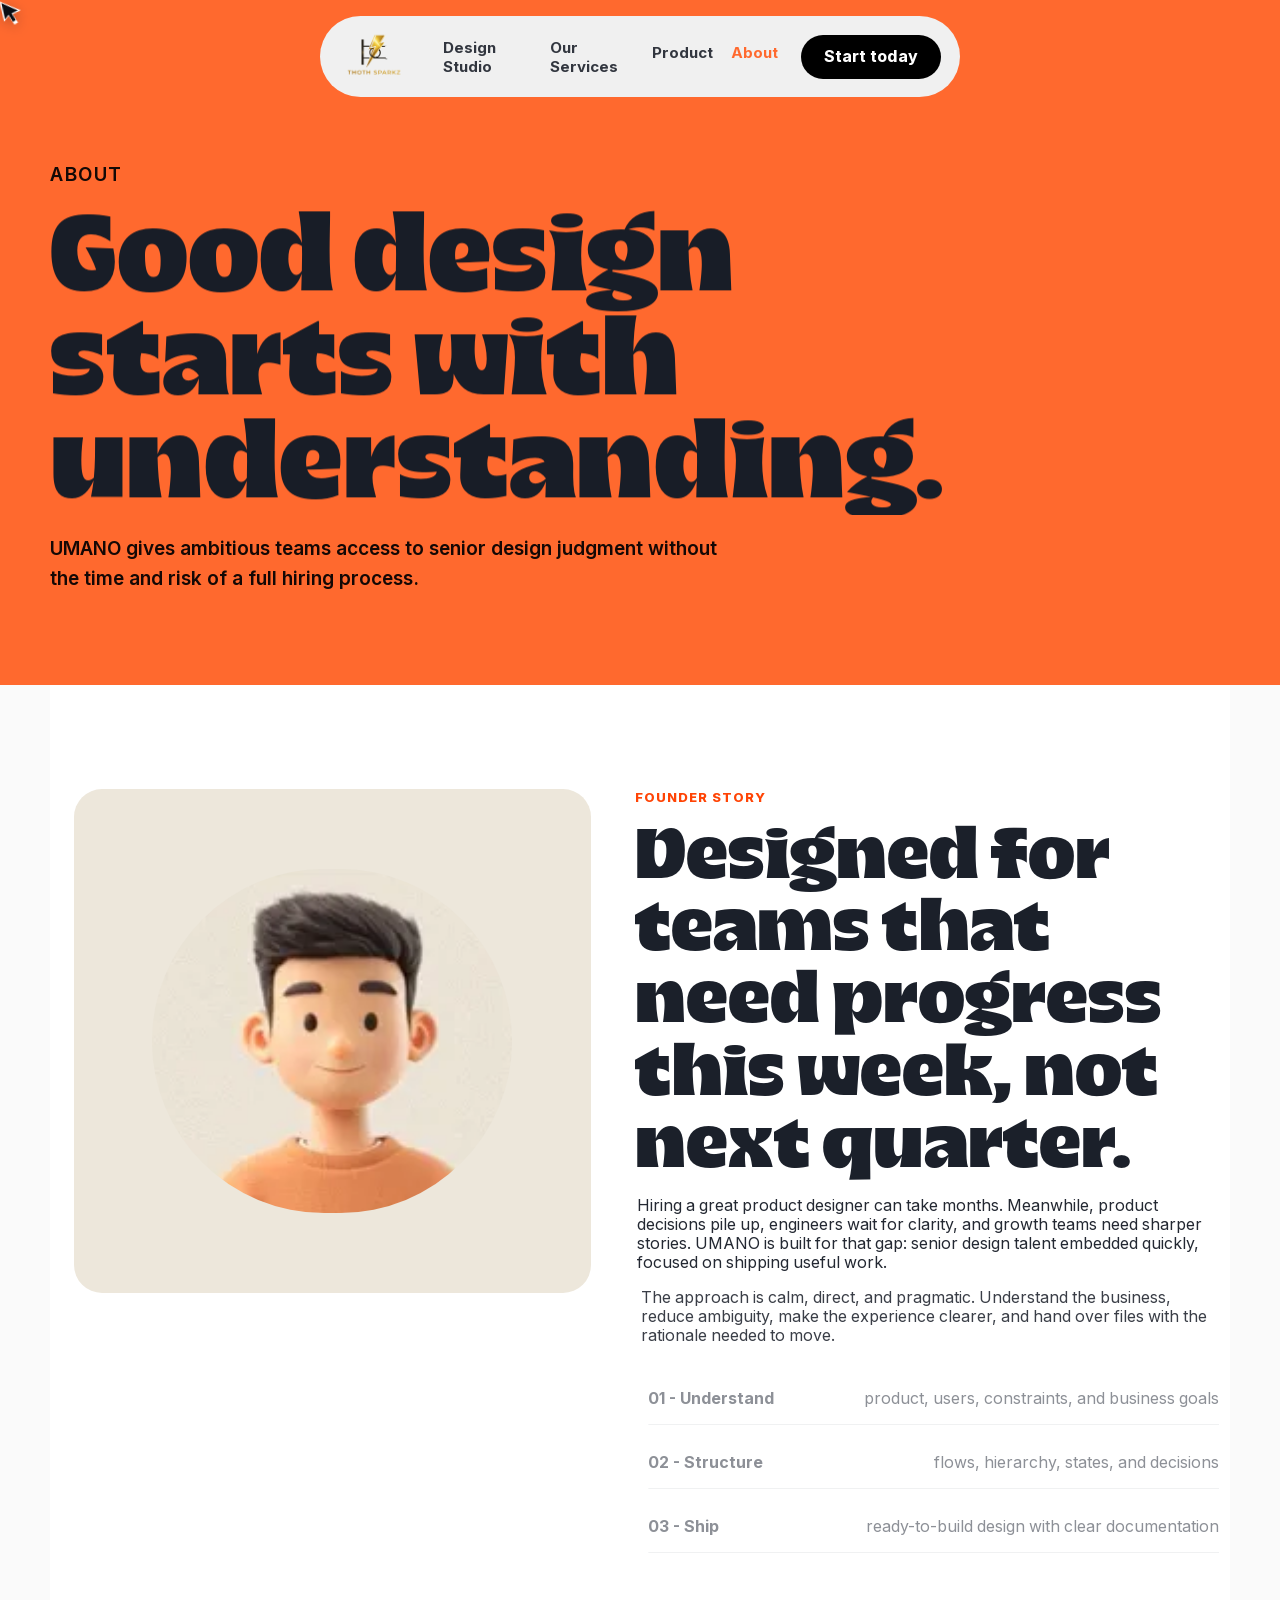
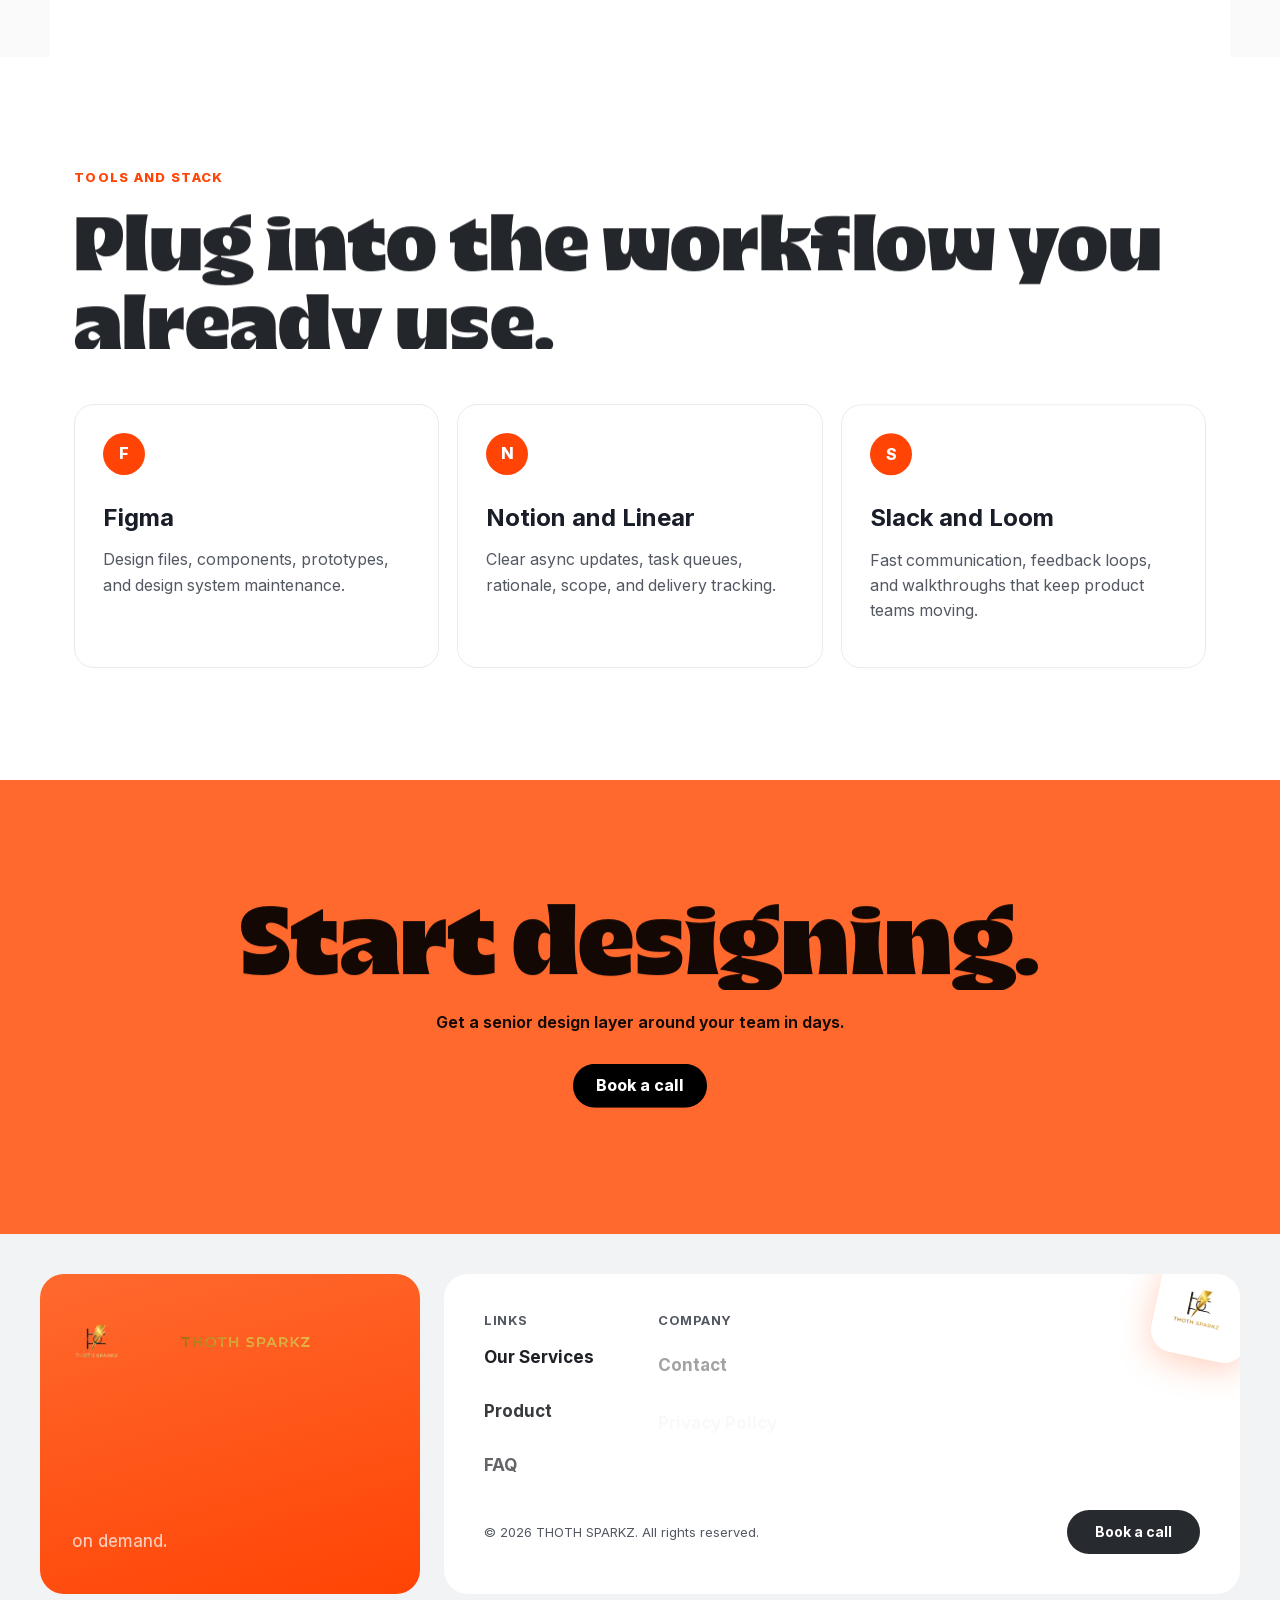
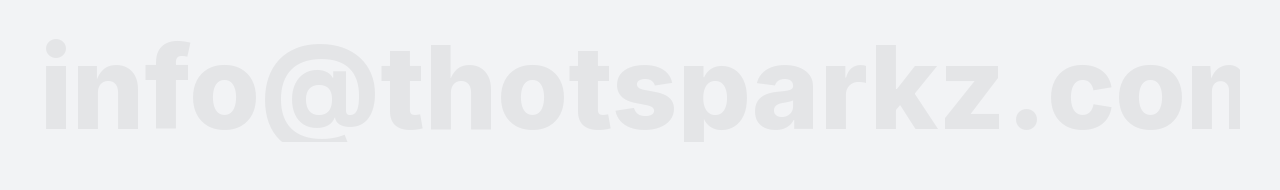
==== about.html @ 264f3cd4 "init" ====
<!doctype html>
<html lang="en">
  <head>
    <meta charset="UTF-8" />
    <meta name="viewport" content="width=device-width, initial-scale=1.0" />
    <title>About Thoth Sparkz | Creative Digital Studio</title>
    <meta name="description" content="Learn how Thoth Sparkz helps teams move faster with clear digital strategy, product design, web design, branding, and creative execution." />
    <meta name="author" content="Thoth Sparkz" />
    <meta name="robots" content="index, follow, max-image-preview:large" />
    <meta property="og:type" content="website" />
    <meta property="og:title" content="About Thoth Sparkz | Creative Digital Studio" />
    <meta property="og:description" content="A creative digital studio for websites, apps, branding, product design, and marketing systems." />
    <meta property="og:image" content="assets/img/thoth-sparkz-logo-pdf.png" />
    <meta property="og:image:alt" content="Thoth Sparkz logo" />
    <meta property="og:site_name" content="Thoth Sparkz" />
    <meta name="twitter:card" content="summary_large_image" />
    <meta name="twitter:title" content="About Thoth Sparkz" />
    <meta name="twitter:description" content="Creative digital solutions from Thoth Sparkz." />
    <meta name="theme-color" content="#0a0d12" />
    <link rel="icon" type="image/png" sizes="32x32" href="favicon-32.png" />
    <link rel="icon" type="image/png" sizes="16x16" href="favicon-16.png" />
    <link rel="apple-touch-icon" sizes="180x180" href="apple-touch-icon.png" />
    <link rel="manifest" href="site.webmanifest" />
    <link rel="preload" href="assets/fonts/inter-latin.woff2" as="font" type="font/woff2" crossorigin />
    <link rel="stylesheet" href="styles.css?v=nav-center-scroll1" />
    <script>
      if ('scrollRestoration' in history) {
        history.scrollRestoration = 'manual';
      }
      window.scrollTo(0, 0);
    </script>
    <script defer src="assets/vendor/lenis.min.js"></script>
    <script defer src="assets/vendor/gsap.min.js"></script>
    <script defer src="assets/vendor/ScrollTrigger.min.js"></script>
    <script defer src="animations.js?v=nav-center-scroll1"></script>
    <script defer src="main.js?v=mobile-responsive1"></script>
  </head>
  <body>
    <a class="skip-link" href="#main-content">Skip to main content</a>
    <div class="cursor-dot" aria-hidden="true"></div>
    <div class="cursor-ring" aria-hidden="true"></div>
    <header class="site-nav" data-nav>
      <a class="brand" href="index.html"><img src="assets/img/thoth-sparkz-logo-pdf.png" alt="Thoth Sparkz" width="300" height="230" decoding="async" /></a>
      <nav class="nav-links" aria-label="Main navigation"><a href="index.html">Design Studio</a><a href="index.html#how-it-works">Our Services</a><a href="work.html">Product</a><a class="is-active" href="about.html">About</a></nav>
      <a class="nav-cta" href="contact.html">Start today</a>
      <button class="menu-toggle" aria-label="Open navigation menu" aria-expanded="false" aria-controls="mobile-menu"><span aria-hidden="true"></span><span aria-hidden="true"></span><span aria-hidden="true"></span></button>
      <div class="scroll-progress" data-scroll-progress></div>
    </header>
    <div class="mobile-menu" id="mobile-menu" data-mobile-menu role="dialog" aria-modal="true" aria-label="Mobile navigation" aria-hidden="true"><nav><a href="index.html">Design Studio</a><a href="work.html">Product</a><a href="about.html">About</a><a href="contact.html">Book a call</a></nav></div>

    <main id="main-content">
      <section class="page-hero">
        <div>
          <p class="eyebrow reveal">About</p>
          <h1 class="reveal">Good design starts with understanding.</h1>
          <p class="reveal">UMANO gives ambitious teams access to senior design judgment without the time and risk of a full hiring process.</p>
        </div>
      </section>

      <section class="about-split section-white">
        <div class="about-media reveal"><img src="assets/img/avatar-samy.webp" alt="Senior product designer" width="181" height="173" loading="lazy" decoding="async" /></div>
        <div class="about-copy reveal">
          <p class="eyebrow">Founder story</p>
          <h2>Designed for teams that need progress this week, not next quarter.</h2>
          <p>Hiring a great product designer can take months. Meanwhile, product decisions pile up, engineers wait for clarity, and growth teams need sharper stories. UMANO is built for that gap: senior design talent embedded quickly, focused on shipping useful work.</p>
          <p>The approach is calm, direct, and pragmatic. Understand the business, reduce ambiguity, make the experience clearer, and hand over files with the rationale needed to move.</p>
          <div class="process-list">
            <span><strong>01 - Understand</strong> product, users, constraints, and business goals</span>
            <span><strong>02 - Structure</strong> flows, hierarchy, states, and decisions</span>
            <span><strong>03 - Ship</strong> ready-to-build design with clear documentation</span>
          </div>
        </div>
      </section>

      <section class="services-section section-white">
        <div class="section-heading"><p class="eyebrow">Tools and stack</p><h2>Plug into the workflow you already use.</h2></div>
        <div class="service-grid">
          <article class="service-card reveal"><span>F</span><h3>Figma</h3><p>Design files, components, prototypes, and design system maintenance.</p></article>
          <article class="service-card reveal"><span>N</span><h3>Notion and Linear</h3><p>Clear async updates, task queues, rationale, scope, and delivery tracking.</p></article>
          <article class="service-card reveal"><span>S</span><h3>Slack and Loom</h3><p>Fast communication, feedback loops, and walkthroughs that keep product teams moving.</p></article>
        </div>
      </section>

      <section class="final-cta"><h2>Start designing.</h2><p>Get a senior design layer around your team in days.</p><a class="button button-dark" href="contact.html">Book a call</a></section>
    </main>
    <footer class="site-footer">
      <div class="footer-cards">
        <section class="footer-brand-card" aria-label="Thoth Sparkz">
          <div class="footer-brand-lockup">
            <img src="assets/img/thoth-sparkz-logo-pdf.png" alt="" width="300" height="230" loading="lazy" decoding="async" />
            <img class="footer-brand-wordmark" src="assets/img/thoth-sparkz-wordmark-gold.png" alt="THOTH SPARKZ" width="2172" height="724" loading="lazy" decoding="async" />
          </div>
          <div class="footer-brand-copy">
            <p>Creative digital solutions,</p>
            <p>on demand.</p>
          </div>
        </section>
        <section class="footer-links-card">
          <div class="footer-mark" aria-hidden="true"><img src="assets/img/thoth-sparkz-logo-pdf.png" alt="" width="300" height="230" loading="lazy" decoding="async" /></div>
          <div class="footer-link-columns">
            <div>
              <p>Links</p>
              <nav aria-label="Footer links">
                <a href="index.html#how-it-works">Our Services</a>
                <a href="work.html">Product</a>
                <a href="index.html#faq">FAQ</a>
              </nav>
            </div>
            <div>
              <p>Company</p>
              <nav aria-label="Company links">
                <a href="contact.html">Contact</a>
                <a href="#">Privacy Policy</a>
                <a href="#">Terms</a>
              </nav>
            </div>
          </div>
          <div class="footer-bottom-row">
            <p>&copy; 2026 THOTH SPARKZ. All rights reserved.</p>
            <a class="footer-cta" href="contact.html">Book a call</a>
          </div>
        </section>
      </div>
      <div class="footer-email-wrap">
        <button class="footer-email-watermark" type="button" data-copy-email="info@thotsparkz.com" aria-label="Copy info@thotsparkz.com">info@thotsparkz.com</button>
      </div>
    </footer>
  </body>
</html>
---- styles.css ----
@font-face {
  font-family: "Inter";
  src: url("assets/fonts/inter-latin.woff2") format("woff2");
  font-weight: 400 800;
  font-style: normal;
  font-display: swap;
}

@font-face {
  font-family: "AM Le Cygne";
  src: url("assets/fonts/AMLeCygne-Noir.otf") format("opentype");
  font-weight: 700;
  font-style: normal;
  font-display: swap;
}

:root {
  --brand: #ff4405;
  --brand-soft: #ff692e;
  --ink: #181d27;
  --ink-dark: #0a0d12;
  --muted: #535862;
  --line: #e9eaeb;
  --cream: #ede7db;
  --sage: #e7e8e6;
  --paper: #ffffff;
  --smoke: #fafafa;
  --purple: #53389e;
  --green: #0d7c66;
  --radius: 16px;
  --radius-sm: 10px;
  --shadow: 0 22px 70px rgba(10, 13, 18, 0.14);
  --max: 1180px;
  --display: "AM Le Cygne", Georgia, serif;
  --body: "Inter", Arial, sans-serif;
  --nav-spring: cubic-bezier(0.34, 1.56, 0.64, 1);
  --nav-smooth: cubic-bezier(0.4, 0, 0.2, 1);
  --nav-snappy: cubic-bezier(0.25, 0.46, 0.45, 0.94);
  --text-body: clamp(0.875rem, 0.22vw + 0.82rem, 1rem);
  --text-body-lg: clamp(1rem, 0.35vw + 0.92rem, 1.125rem);
  --text-small: clamp(0.75rem, 0.28vw + 0.68rem, 0.875rem);
  --space-sm: clamp(0.5rem, 1vw, 0.75rem);
  --space-md: clamp(0.75rem, 1.5vw, 1.25rem);
  --space-lg: clamp(1rem, 2.5vw, 2rem);
  --space-xl: clamp(1.5rem, 4vw, 3.5rem);
  --container-pad: clamp(1rem, 5vw, 6rem);
  --touch-min: 44px;
  --touch-comfortable: 48px;
}

* {
  box-sizing: border-box;
}

html {
  scroll-behavior: smooth;
  -webkit-text-size-adjust: 100%;
  text-size-adjust: 100%;
  overflow-x: hidden;
}

body {
  margin: 0;
  background: var(--smoke);
  color: var(--ink);
  font-family: var(--body);
  font-size: var(--text-body);
  -webkit-font-smoothing: antialiased;
  overflow-x: hidden;
  -webkit-overflow-scrolling: touch;
}

body.menu-open {
  overflow: hidden;
}

img,
video {
  max-width: 100%;
  display: block;
}

img {
  height: auto;
}

a {
  color: inherit;
  text-decoration: none;
}

button,
input,
textarea,
select {
  font: inherit;
}

button,
[role="button"],
.button,
.nav-links a,
.nav-cta,
.menu-toggle,
.mobile-menu a,
.footer-cta,
.footer-link-columns a,
.footer-email-watermark,
.faq-list button {
  min-height: var(--touch-min);
  touch-action: manipulation;
  -webkit-tap-highlight-color: transparent;
}

.skip-link {
  position: fixed;
  top: -80px;
  left: 16px;
  z-index: 30000;
  min-height: var(--touch-min);
  padding: 10px 16px;
  border-radius: 0 0 10px 10px;
  background: var(--ink-dark);
  color: #ffffff;
  font-size: 14px;
  font-weight: 800;
  display: inline-flex;
  align-items: center;
  transition: top 0.2s ease;
}

.skip-link:focus {
  top: 0;
}

.cursor-dot,
.cursor-ring {
  position: fixed;
  left: 0;
  top: 0;
  pointer-events: none;
  z-index: 20000;
  transform: translate(-50%, -50%);
  display: none;
}

.cursor-dot {
  width: 21px;
  height: 25px;
  background: transparent;
  filter: drop-shadow(0 3px 6px rgba(10, 13, 18, 0.25));
  transform: translate(0, 0) rotate(-8deg);
}

.cursor-dot::before,
.cursor-dot::after {
  content: "";
  position: absolute;
  inset: 0;
  clip-path: polygon(5% 0, 100% 47%, 59% 58%, 79% 94%, 61% 100%, 39% 63%, 14% 83%);
  transition: background 0.2s ease;
}

.cursor-dot::before {
  background: #ffffff;
}

.cursor-dot::after {
  inset: 2px 3px 3px 2px;
  background: var(--ink-dark);
}

body.is-logo-cursor .cursor-dot {
  filter: drop-shadow(0 4px 10px rgba(255, 105, 46, 0.35));
}

body.is-logo-cursor .cursor-dot::after {
  background: var(--brand-soft);
}

body.is-logo-cursor .cursor-ring::after {
  background: var(--brand-soft);
}

.cursor-ring {
  min-width: 0;
  min-height: 0;
  opacity: 0;
  transition: opacity 0.2s ease;
}

.cursor-ring::after {
  content: attr(data-cursor-label);
  position: absolute;
  left: 24px;
  top: 18px;
  min-width: max-content;
  padding: 11px 16px;
  border-radius: 999px;
  background: var(--ink-dark);
  color: #ffffff;
  font-size: 14px;
  font-weight: 900;
  line-height: 1;
  opacity: 0;
  transform: translate(0, -50%) scale(0.92);
  transition: opacity 0.18s ease, transform 0.18s ease;
  box-shadow: 0 14px 34px rgba(10, 13, 18, 0.18);
}

.cursor-ring.has-label::after {
  opacity: 1;
  transform: translate(0, -50%) scale(1);
}

body:has(.footer-email-watermark:hover) .cursor-ring {
  opacity: 1;
}

body:has(.footer-email-watermark:hover) .cursor-ring::after {
  content: "Copy email ID";
  opacity: 1;
  transform: translate(0, -50%) scale(1);
}

@media (pointer: fine) {
  body {
    cursor: none;
  }

  body *,
  a,
  button,
  input,
  textarea,
  select,
  label,
  [role="button"],
  [data-copy-email] {
    cursor: none !important;
  }

  .cursor-dot,
  .cursor-ring {
    display: block;
  }
}

.site-nav {
  position: fixed;
  top: max(16px, env(safe-area-inset-top));
  left: 50%;
  z-index: 1000;
  width: fit-content;
  max-width: calc(100vw - 32px);
  height: 81px;
  box-sizing: border-box;
  transform: translateX(-50%);
  display: flex;
  align-items: center;
  justify-content: center;
  gap: 14px;
  padding: 0 18px;
  background: #f0f0f0;
  border-radius: 55px;
  border: 1px solid rgba(255, 255, 255, 0);
  transition:
    width 0.6s var(--nav-spring),
    height 0.5s var(--nav-spring),
    padding 0.5s var(--nav-spring),
    gap 0.5s var(--nav-spring),
    transform 0.45s var(--nav-snappy),
    box-shadow 0.35s var(--nav-smooth),
    background 0.35s var(--nav-smooth),
    border-color 0.35s var(--nav-smooth),
    backdrop-filter 0.35s var(--nav-smooth);
  will-change: width, height, transform, background, border-radius;
}

.site-nav.is-scrolled {
  background: rgba(240, 240, 240, 0.86);
  box-shadow: 0 2px 20px rgba(0, 0, 0, 0.06);
  backdrop-filter: blur(12px);
}

.site-nav.is-hidden {
  transform: translate(-50%, -130%);
}

.service-nav-progress {
  display: none;
  align-items: center;
  justify-content: center;
  gap: 10px;
  flex: 1;
  min-width: 130px;
  pointer-events: none;
}

.service-nav-progress span {
  width: 10px;
  height: 10px;
  border-radius: 999px;
  background: rgba(24, 29, 39, 0.22);
  transition: width 0.35s var(--nav-spring), background 0.25s ease, opacity 0.25s ease;
}

.service-nav-progress span.is-active {
  width: 42px;
  background: var(--ink);
}

@media (min-width: 1025px) {
  .site-nav {
    isolation: isolate;
  }

  .site-nav.is-scrolled {
    width: fit-content;
    height: 64px;
    padding: 0 12px 0 14px;
    gap: 11px;
    background: rgba(10, 13, 18, 0.93);
    border-color: rgba(255, 255, 255, 0.1);
    box-shadow: 0 12px 38px rgba(0, 0, 0, 0.26), 0 3px 12px rgba(0, 0, 0, 0.18);
    backdrop-filter: blur(20px) saturate(180%);
    -webkit-backdrop-filter: blur(20px) saturate(180%);
  }

  .site-nav.is-scrolled:not(.is-service-mode) {
    width: min(660px, calc(100vw - 48px));
    display: grid;
    grid-template-columns: minmax(96px, 1fr) auto minmax(96px, 1fr);
    justify-items: center;
  }

  .site-nav.is-scrolled:not(.is-service-mode) .brand {
    justify-self: start;
  }

  .site-nav.is-scrolled:not(.is-service-mode) .nav-links {
    justify-self: center;
  }

  .site-nav.is-scrolled:not(.is-service-mode) .nav-cta {
    justify-self: end;
  }

  .site-nav.is-scrolled.is-service-mode {
    width: min(820px, calc(100vw - 48px)) !important;
    height: 86px !important;
    padding: 0 24px !important;
    gap: 18px !important;
    display: grid;
    grid-template-columns: minmax(132px, 1fr) auto minmax(172px, 1fr);
    opacity: 1 !important;
    transform: translateX(-50%) !important;
    background: rgba(240, 240, 240, 0.94) !important;
    border-color: rgba(255, 255, 255, 0.45);
    box-shadow: 0 16px 46px rgba(10, 13, 18, 0.12);
    backdrop-filter: blur(18px) saturate(160%);
    -webkit-backdrop-filter: blur(18px) saturate(160%);
  }

  .site-nav.is-scrolled.is-service-mode:hover {
    width: min(840px, calc(100vw - 40px)) !important;
    height: 90px !important;
    background: rgba(240, 240, 240, 0.98);
  }

  .site-nav.is-scrolled.is-service-mode .brand img {
    height: 54px;
    max-width: 132px;
  }

  .site-nav.is-scrolled.is-service-mode .brand {
    justify-self: start;
  }

  .site-nav.is-scrolled.is-service-mode .nav-links {
    display: none;
  }

  .site-nav.is-scrolled.is-service-mode .service-nav-progress {
    display: flex;
    grid-column: 2;
    justify-self: center;
  }

  .site-nav.is-scrolled.is-service-mode .nav-cta {
    justify-self: end;
    min-height: 56px !important;
    padding: 15px 28px !important;
    background: var(--brand-soft) !important;
    border-color: transparent;
    color: #ffffff;
    font-size: 18px !important;
    font-weight: 800 !important;
  }

  .site-nav.is-scrolled.is-service-mode .nav-cta:hover {
    background: var(--brand);
    box-shadow: 0 16px 38px rgba(255, 105, 46, 0.28);
  }

  .site-nav.is-scrolled.is-service-mode .scroll-progress {
    display: none;
  }

  .site-nav.is-visible.is-scrolled {
    animation: navIslandDrop 0.48s var(--nav-spring) both;
  }

  .site-nav.is-scrolled:hover {
    width: fit-content;
    height: 68px;
    padding: 0 14px 0 16px;
    background: rgba(10, 13, 18, 0.98);
    box-shadow: 0 16px 48px rgba(0, 0, 0, 0.32), 0 5px 14px rgba(0, 0, 0, 0.2);
  }

  .site-nav.is-scrolled:not(.is-service-mode):hover {
    width: min(672px, calc(100vw - 40px));
  }

  .site-nav.is-scrolled .brand img {
    height: 40px;
    max-width: 98px;
  }

  .site-nav.is-scrolled .nav-links {
    justify-content: center;
    gap: 0;
  }

  .site-nav.is-scrolled .nav-links a {
    color: rgba(255, 255, 255, 0.68);
    font-size: 13px;
    padding: 8px 8px;
    opacity: 1;
  }

  .site-nav.is-scrolled .nav-links a:hover,
  .site-nav.is-scrolled .nav-links a.is-active {
    color: #ffffff;
  }

  .site-nav.is-scrolled .nav-links a::after {
    bottom: 2px;
    height: 1px;
  }

  .site-nav.is-scrolled .nav-cta {
    min-height: 40px;
    padding: 9px 15px;
    background: rgba(255, 255, 255, 0.12);
    border-color: rgba(255, 255, 255, 0.12);
    color: #ffffff;
    font-size: 13px;
  }

  .site-nav.is-scrolled .nav-cta:hover {
    background: rgba(255, 255, 255, 0.2);
    box-shadow: none;
  }

  .site-nav.is-scrolled .scroll-progress {
    left: 26px;
    right: 26px;
    background: rgba(255, 255, 255, 0.52);
  }

  .site-nav.is-rippling::before {
    content: "";
    position: absolute;
    inset: 0;
    z-index: -1;
    border-radius: inherit;
    background: rgba(255, 255, 255, 0.08);
    animation: navIslandRipple 0.42s ease-out forwards;
  }
}

.brand {
  display: flex;
  align-items: center;
  padding: 4px 4px;
  flex: 0 0 auto;
}

.brand img {
  height: 56px;
  width: auto;
  max-width: 112px;
  object-fit: contain;
}

.nav-links {
  display: flex;
  align-items: center;
  gap: 0;
  flex: 0 1 auto;
  min-width: 0;
}

.nav-links a,
.site-footer a {
  position: relative;
  font-weight: 700;
  color: var(--ink);
  opacity: 0.88;
  transition: opacity 0.2s ease, color 0.2s ease;
}

.nav-links a {
  font-size: 15px;
  padding: 8px 9px;
}

.site-footer a::after {
  content: "";
  position: absolute;
  left: 10px;
  right: 10px;
  bottom: 4px;
  height: 2px;
  background: currentColor;
  transform: scaleX(0);
  transform-origin: left;
  transition: transform 0.2s ease;
}

.nav-links a:hover,
.nav-links a.is-active,
.site-footer a:hover {
  opacity: 1;
  color: var(--brand-soft);
}

.site-footer a:hover::after {
  transform: scaleX(1);
}

.nav-cta,
.button {
  display: inline-flex;
  align-items: center;
  justify-content: center;
  gap: 8px;
  min-height: 44px;
  border-radius: 43px;
  padding: 11px 22px;
  border: 1px solid transparent;
  font-weight: 750;
  line-height: 1;
  transition: transform 0.25s ease, box-shadow 0.25s ease, background 0.25s ease, color 0.25s ease;
}

.nav-cta {
  background: #000000;
  color: #ffffff;
  flex: 0 0 auto;
}

.nav-cta:hover,
.button:hover {
  transform: translateY(-2px) scale(1.03);
  box-shadow: 0 18px 42px rgba(10, 13, 18, 0.16);
}

.button-dark {
  background: #000000;
  color: #ffffff;
}

.button-light {
  background: #ffffff;
  color: var(--ink);
  border-color: rgba(10, 13, 18, 0.1);
}

.button-brand {
  background: var(--brand);
  color: #ffffff;
}

.button,
.nav-cta,
.footer-cta {
  min-height: var(--touch-min) !important;
}

.menu-toggle {
  display: none;
  width: 48px;
  height: 44px;
  border: 0;
  border-radius: 43px;
  background: #000000;
  padding: 0;
  cursor: pointer;
  flex-direction: column;
  align-items: center;
  justify-content: center;
  gap: 5px;
}

.menu-toggle span {
  width: 18px;
  height: 2px;
  background: #ffffff;
  border-radius: 4px;
  transition: transform 0.3s ease, opacity 0.3s ease;
}

.menu-toggle.is-open span:first-child {
  transform: translateY(7px) rotate(45deg);
}

.menu-toggle.is-open span:nth-child(2) {
  opacity: 0;
}

.menu-toggle.is-open span:last-child {
  transform: translateY(-7px) rotate(-45deg);
}

.scroll-progress {
  display: none;
}

.mobile-menu {
  position: fixed;
  inset: 0;
  z-index: 900;
  padding: max(120px, calc(env(safe-area-inset-top) + 86px)) 24px max(32px, env(safe-area-inset-bottom));
  background: #000000;
  transform: translateY(-100%);
  opacity: 0;
  transition: transform 0.35s cubic-bezier(0.4, 0, 0.2, 1), opacity 0.3s ease;
}

.mobile-menu.is-open {
  transform: translateY(0);
  opacity: 1;
}

.mobile-menu nav {
  height: 100%;
  display: flex;
  flex-direction: column;
  justify-content: center;
  gap: 14px;
}

.mobile-menu a {
  font-family: var(--display);
  color: var(--brand-soft);
  font-size: clamp(38px, 13vw, 64px);
  line-height: 1;
  opacity: 0;
  transform: translateY(18px);
  transition: opacity 0.3s ease, transform 0.3s ease;
}

.mobile-menu.is-open a {
  opacity: 1;
  transform: translateY(0);
}

.mobile-menu.is-open a:nth-child(2) { transition-delay: 0.08s; }
.mobile-menu.is-open a:nth-child(3) { transition-delay: 0.16s; }
.mobile-menu.is-open a:nth-child(4) { transition-delay: 0.24s; }
.mobile-menu.is-open a:nth-child(5) { transition-delay: 0.32s; }
.mobile-menu.is-open a:nth-child(6) { transition-delay: 0.4s; }

.hero {
  min-height: 920px;
  background: var(--brand-soft);
  color: #140906;
  display: flex;
  flex-direction: column;
  align-items: center;
  overflow: hidden;
  padding: 136px 24px 0;
  position: relative;
}

.hero-copy {
  text-align: center;
  max-width: 760px;
  position: relative;
  z-index: 2;
}

.eyebrow {
  margin: 0 0 14px;
  font-size: 13px;
  font-weight: 800;
  text-transform: uppercase;
  letter-spacing: 0.08em;
  color: var(--brand);
}

.hero .eyebrow {
  color: #140906;
}

.display,
.section-heading h1,
.section-heading h2,
.final-cta h2,
.case-hero h1,
.page-hero h1 {
  font-family: var(--display);
  font-weight: 700;
  letter-spacing: 0;
}

.display {
  margin: 0;
  font-size: clamp(54px, 8vw, 92px);
  line-height: 0.95;
}

.hero-sub {
  margin: 20px 0 0;
  font-size: clamp(18px, 2.3vw, 24px);
  line-height: 1.35;
  font-weight: 650;
}

.hero-sub strong {
  display: inline-block;
  min-width: 138px;
  font-weight: 850;
}

.hero-actions {
  margin-top: 28px;
  display: flex;
  justify-content: center;
  gap: 12px;
  flex-wrap: wrap;
}

.hero-device {
  position: relative;
  width: min(891px, 115vw);
  margin-top: 24px;
  transform-origin: 50% 40%;
  will-change: transform;
}

.hero-device > img {
  width: 100%;
  pointer-events: none;
}

.phone-card {
  position: absolute;
  left: 38.2%;
  top: 19%;
  width: 23.7%;
  height: 69%;
  background: #ffffff;
  border-radius: 17px;
  padding: 8px;
  display: flex;
  flex-direction: column;
  gap: 9px;
  overflow: hidden;
  box-shadow: 0 28px 80px rgba(10, 13, 18, 0.18);
}

.delivery-note {
  display: grid;
  gap: 2px;
  padding: 8px;
  min-height: 48px;
}

.delivery-note span {
  font-size: 10px;
  color: var(--muted);
}

.delivery-note strong {
  font-size: 12px;
  line-height: 1.2;
}

.phone-card video {
  flex: 1;
  border-radius: 10px;
  object-fit: cover;
}

.section-white {
  background: #ffffff;
}

.logo-strip {
  padding: 92px 0;
  overflow: hidden;
  text-align: center;
}

.logo-strip p {
  max-width: 360px;
  margin: 0 auto 34px;
  padding: 0 24px;
  color: var(--muted);
  font-weight: 550;
  line-height: 1.5;
}

.logo-marquee {
  overflow: hidden;
}

.logo-marquee div {
  width: max-content;
  display: flex;
  align-items: center;
  gap: clamp(48px, 8vw, 112px);
  animation: marquee 26s linear infinite;
}

.logo-marquee:hover div,
.marquee:hover .marquee-track {
  animation-play-state: paused;
}

.logo-marquee img {
  max-width: 158px;
  max-height: 72px;
  object-fit: contain;
  filter: grayscale(1);
}

.big-statement {
  min-height: clamp(560px, 100vh, 820px);
  display: grid;
  align-items: center;
  justify-items: start;
  padding: 120px 45vw 120px clamp(24px, 8vw, 120px);
  background: #f5f5f3;
  overflow: hidden;
  position: relative;
  isolation: isolate;
  contain: layout paint;
}

.word-reveal {
  max-width: min(720px, 100%);
  margin: 0;
  font-family: var(--display);
  font-size: clamp(28px, 3.45vw, 42px);
  line-height: 1.12;
  text-align: left;
  color: #cccccc;
  position: relative;
  z-index: 1;
}

.word-reveal span {
  display: inline-block;
  margin-right: 0.08em;
  --word-fill: 0%;
  color: transparent;
  background-image: linear-gradient(90deg, #0d0d0d 0%, #0d0d0d var(--word-fill), #cccccc var(--word-fill), #cccccc 100%);
  background-clip: text;
  -webkit-background-clip: text;
}

.word-reveal span.is-lit {
  --word-fill: 100%;
}

.split-line-wrap {
  display: block;
  overflow: hidden;
  line-height: inherit;
  contain: paint;
}

.split-line {
  display: block;
  line-height: inherit;
  will-change: transform, opacity, clip-path;
}

.section-heading {
  max-width: var(--max);
  margin: 0 auto 44px;
  padding: 0 24px;
}

.section-heading.center {
  text-align: center;
  max-width: 820px;
}

.section-heading h1,
.section-heading h2 {
  margin: 0;
  color: var(--ink-dark);
  font-size: clamp(44px, 6.5vw, 82px);
  line-height: 0.98;
}

.section-heading p:not(.eyebrow) {
  margin: 18px auto 0;
  color: var(--muted);
  line-height: 1.7;
  max-width: 640px;
}

.process-section {
  background: var(--sage);
  min-height: 100vh;
  padding: clamp(64px, 8vh, 84px) 0 clamp(56px, 7vh, 76px);
  overflow: hidden;
  position: relative;
  display: flex;
  flex-direction: column;
  justify-content: center;
  transition: background-color 0.5s ease;
}

.process-logo-stage {
  position: absolute;
  inset: 0;
  z-index: 4;
  display: grid;
  place-items: center;
  background: var(--ink-dark);
  opacity: 0;
  visibility: hidden;
  pointer-events: none;
}

.process-logo-stage img {
  width: min(38vw, 520px);
  max-width: 78vw;
  height: auto;
  object-fit: contain;
  will-change: transform, opacity;
}

.process-section .section-heading h2 {
  max-width: 980px;
  font-size: clamp(54px, 7.8vw, 104px);
}

.process-track {
  --card-width: clamp(390px, 41vw, 500px);
  width: max-content;
  max-width: none;
  margin: 0;
  padding-left: calc(50vw - var(--card-width) / 2);
  padding-right: calc(50vw - var(--card-width) / 2);
  display: flex;
  justify-content: flex-start;
  gap: 22px;
  overflow: visible;
  will-change: transform;
}

.feature-card {
  width: var(--card-width);
  flex: 0 0 var(--card-width);
  min-height: 0;
  border-radius: 0;
  padding: 0;
  background: transparent;
  display: flex;
  flex-direction: column;
  justify-content: flex-start;
  gap: 12px;
  overflow: visible;
  box-shadow: none;
  scroll-snap-align: start;
  transition: transform 0.3s ease, box-shadow 0.3s ease, background-color 0.5s ease, border-radius 0.5s ease;
  transform-origin: center center;
  will-change: transform, opacity;
}

.service-card:hover,
.quote-card:hover,
.price-card:hover,
.work-card:hover {
  transform: translateY(-4px);
  box-shadow: var(--shadow);
}

.process-section.is-logo-handoff .feature-card:not(.feature-card-logo) {
  visibility: hidden;
  pointer-events: none;
}

.process-section.is-logo-handoff .process-track {
  opacity: 0;
  visibility: hidden;
}

.process-section.is-logo-handoff .feature-card-logo {
  width: 100vw !important;
  flex-basis: 100vw !important;
  min-height: 100vh !important;
  display: grid;
  place-items: center;
}

.process-section.is-logo-handoff .process-logo-stage {
  opacity: 1;
  visibility: visible;
}

.feature-card:hover {
  transform: translateY(-4px);
}

.feature-card video,
.feature-card > img {
  width: 100%;
  height: clamp(240px, 27vw, 305px);
  object-fit: contain;
  border-radius: 22px;
  margin-bottom: 12px;
  background: var(--cream);
}

.feature-card-web-design video {
  height: clamp(270px, 30vw, 342px);
}

.feature-card > img {
  padding: 0;
  object-fit: contain;
}

.feature-card > img.service-gif,
.feature-card video.service-video {
  object-fit: contain;
}

.feature-card-logo {
  display: flex;
  align-items: center;
  justify-content: center;
  background: transparent;
}

.feature-card-logo img.logo-transition-img {
  width: 65%;
  height: auto;
  object-fit: contain;
  background: transparent;
  padding: 0;
  margin: 0;
  will-change: transform, opacity;
}

.feature-card h3,
.service-card h3,
.quote-card strong,
.price-card h3 {
  margin: 0;
}

.feature-card h3 {
  font-size: clamp(26px, 2.2vw, 32px);
  line-height: 1.08;
}

.feature-card p,
.service-card p,
.quote-card p,
.founder-copy p,
.case-section p,
.page-hero p,
.contact-card p {
  color: var(--muted);
  line-height: 1.58;
}

.feature-card p {
  font-size: clamp(16px, 1.2vw, 18px);
}

.section-dark {
  background: var(--ink-dark);
  color: #ffffff;
}

.section-dark .section-heading h2,
.section-dark .eyebrow {
  color: #ffffff;
}

.section-dark .section-heading p:not(.eyebrow) {
  color: rgba(255, 255, 255, 0.68);
}

.portfolio-name-list {
  margin: 28px auto 0;
  max-width: 900px;
  display: flex;
  flex-wrap: wrap;
  justify-content: center;
  gap: 10px;
}

.portfolio-name-list span {
  display: inline-flex;
  align-items: center;
  min-height: 38px;
  padding: 9px 15px;
  border: 1px solid rgba(255, 255, 255, 0.14);
  border-radius: 999px;
  color: rgba(255, 255, 255, 0.82);
  background: rgba(255, 255, 255, 0.06);
  font-size: 14px;
  font-weight: 700;
  white-space: nowrap;
}

.work-preview {
  padding: 118px 24px;
  overflow: hidden;
  position: relative;
  isolation: isolate;
}

.story-grid {
  max-width: var(--max);
  margin: 0 auto;
  display: grid;
  grid-template-columns: repeat(3, 1fr);
  gap: 18px;
}

.story-card {
  min-height: 440px;
  border-radius: 22px;
  overflow: hidden;
  background: #1c2230;
  position: relative;
  isolation: isolate;
  transition: transform 0.3s ease;
}

.story-card::after {
  content: "";
  position: absolute;
  inset: 0;
  background: linear-gradient(180deg, transparent 25%, rgba(0, 0, 0, 0.82));
  z-index: 1;
}

.story-card video,
.story-card img.cover {
  width: 100%;
  height: 100%;
  object-fit: cover;
  transition: transform 0.3s ease;
}

.story-card:hover {
  transform: scale(1.02);
}

.story-card:hover video {
  transform: scale(1.04);
}

.story-card > div {
  position: absolute;
  inset: auto 22px 22px;
  z-index: 2;
  display: grid;
  gap: 12px;
}

.story-card > div img {
  width: auto;
  max-width: 96px;
  max-height: 34px;
  filter: brightness(0) invert(1);
}

.story-card strong {
  font-family: var(--display);
  font-size: 29px;
  line-height: 1;
}

.story-card span {
  color: rgba(255, 255, 255, 0.68);
  font-size: 14px;
}

.services-section {
  padding: 112px 0;
  overflow: hidden;
  position: relative;
  isolation: isolate;
}

.service-grid,
.quote-grid,
.pricing-grid,
.work-grid,
.metric-grid {
  max-width: var(--max);
  margin: 0 auto;
  padding: 0 24px;
  display: grid;
  gap: 18px;
}

.service-grid,
.quote-grid {
  grid-template-columns: repeat(3, 1fr);
}

.service-card,
.quote-card,
.price-card,
.work-card,
.contact-card {
  border: 1px solid var(--line);
  border-radius: 20px;
  background: #ffffff;
  padding: 28px;
  transition: transform 0.3s ease, box-shadow 0.3s ease;
}

.service-card span {
  display: inline-grid;
  place-items: center;
  width: 42px;
  height: 42px;
  margin-bottom: 28px;
  border-radius: 999px;
  background: var(--brand);
  color: #ffffff;
  font-weight: 800;
}

.service-card h3 {
  font-size: 24px;
}

.pricing-band {
  padding: 112px 0;
  background: var(--cream);
}

.billing-toggle {
  width: max-content;
  margin: 0 auto 28px;
  padding: 5px;
  display: flex;
  border-radius: 999px;
  background: #ffffff;
  border: 1px solid rgba(10, 13, 18, 0.08);
}

.billing-toggle button {
  border: 0;
  border-radius: 999px;
  background: transparent;
  padding: 10px 18px;
  color: var(--muted);
  cursor: pointer;
  font-weight: 750;
}

.billing-toggle button.is-active {
  background: var(--ink-dark);
  color: #ffffff;
}

.pricing-grid {
  grid-template-columns: repeat(3, 1fr);
}

.price-card {
  display: grid;
  gap: 22px;
  align-content: start;
}

.price-card.featured {
  background: var(--ink-dark);
  color: #ffffff;
  border-color: var(--ink-dark);
  transform: translateY(-12px);
}

.price-card.featured p,
.price-card.featured li,
.price-card.featured small {
  color: rgba(255, 255, 255, 0.7);
}

.price-card > p {
  margin: 0;
  color: var(--brand);
  font-weight: 850;
}

.price-card h3 {
  font-family: var(--display);
  font-size: clamp(40px, 5vw, 58px);
  line-height: 0.9;
}

.price-card small {
  font-family: var(--body);
  font-size: 15px;
  color: var(--muted);
}

.price-card ul {
  padding: 0;
  margin: 0;
  list-style: none;
  display: grid;
  gap: 12px;
}

.price-card li {
  color: var(--muted);
}

.price-card li::before {
  content: "";
  display: inline-block;
  width: 8px;
  height: 8px;
  margin-right: 10px;
  border-radius: 999px;
  background: var(--brand);
}

.testimonial-section {
  padding: 112px 0;
  overflow: hidden;
  position: relative;
  isolation: isolate;
}

.quote-card {
  display: grid;
  gap: 14px;
}

.quote-card p {
  font-family: var(--display);
  font-size: 25px;
  line-height: 1.08;
  color: var(--ink-dark);
}

.quote-card span {
  color: var(--muted);
}

.faq-section {
  padding: 112px 24px;
  background: #f5f5f5;
  overflow: hidden;
  position: relative;
  isolation: isolate;
}

.faq-list {
  max-width: 860px;
  margin: 0 auto;
  border-top: 1px solid rgba(10, 13, 18, 0.1);
}

.faq-list article {
  border-bottom: 1px solid rgba(10, 13, 18, 0.1);
}

.faq-list button {
  width: 100%;
  min-height: 78px;
  padding: 0;
  display: flex;
  align-items: center;
  justify-content: space-between;
  gap: 24px;
  border: 0;
  background: transparent;
  cursor: pointer;
  text-align: left;
  color: var(--ink-dark);
  font-weight: 800;
}

.faq-list button span {
  width: 24px;
  height: 24px;
  position: relative;
  flex: 0 0 auto;
  transition: transform 0.3s ease;
}

.faq-list button span::before,
.faq-list button span::after {
  content: "";
  position: absolute;
  inset: 11px 3px auto;
  height: 2px;
  background: currentColor;
}

.faq-list button span::after {
  transform: rotate(90deg);
}

.faq-list article.is-open button span {
  transform: rotate(135deg);
}

.faq-list article > div {
  max-height: 0;
  overflow: hidden;
  transition: max-height 0.4s ease-in-out;
}

.faq-list p {
  margin: 0;
  padding: 0 0 28px;
  color: var(--muted);
  line-height: 1.65;
}

.founder-section {
  display: grid;
  grid-template-columns: 0.92fr 1.08fr;
  gap: 42px;
  align-items: center;
  max-width: var(--max);
  margin: 0 auto;
  padding: 112px 24px;
}

.founder-media {
  background: var(--cream);
  border-radius: 26px;
  min-height: 500px;
  display: grid;
  place-items: center;
  overflow: hidden;
}

.founder-media img {
  width: min(70%, 340px);
  border-radius: 50%;
  box-shadow: 0 30px 80px rgba(10, 13, 18, 0.16);
}

.founder-copy h2 {
  margin: 0;
  font-family: var(--display);
  font-size: clamp(42px, 6vw, 78px);
  line-height: 0.96;
}

.founder-copy .button {
  margin-top: 16px;
}

.final-cta {
  margin: 0 auto;
  padding: 116px 24px 126px;
  text-align: center;
  background: var(--brand-soft);
  color: #140906;
  overflow: hidden;
  position: relative;
  isolation: isolate;
}

.final-cta h2 {
  margin: 0;
  font-size: clamp(54px, 8vw, 104px);
  line-height: 0.92;
}

.final-cta p {
  max-width: 620px;
  margin: 20px auto 28px;
  font-weight: 650;
  line-height: 1.6;
}

.site-footer {
  padding: 40px 40px max(48px, env(safe-area-inset-bottom));
  background: #f2f3f5;
  display: flex;
  flex-direction: column;
  gap: 40px;
}

.footer-cards {
  display: flex;
  flex-direction: row;
  gap: 24px;
  max-width: 1200px;
  width: 100%;
  margin: 0 auto;
}

.footer-brand-card {
  flex: 0 0 380px;
  min-height: 320px;
  padding: 40px 32px;
  border-radius: 24px;
  background: linear-gradient(165deg, var(--brand-soft) 0%, var(--brand) 100%);
  display: flex;
  flex-direction: column;
  justify-content: space-between;
  overflow: hidden;
}

.footer-brand-lockup {
  display: flex;
  align-items: center;
  gap: 10px;
}

.footer-brand-lockup img {
  width: 58px;
  height: 58px;
  object-fit: contain;
}

.footer-brand-lockup img.footer-brand-wordmark {
  width: min(210px, 48vw);
  height: auto;
  max-height: 46px;
  object-fit: contain;
}

.footer-brand-lockup span {
  color: #ffffff;
  font-weight: 1000;
  font-size: 24px;
  line-height: 1;
}

.footer-brand-copy p {
  margin: 0;
  color: #ffffff;
  font-size: 17px;
  line-height: 1.4;
  font-weight: 650;
}

.footer-brand-copy p + p {
  color: rgba(255, 255, 255, 0.72);
  font-weight: 450;
}

.footer-links-card {
  position: relative;
  flex: 1 1 auto;
  min-height: 320px;
  padding: 40px;
  border-radius: 24px;
  background: #ffffff;
  display: flex;
  flex-direction: column;
  justify-content: space-between;
  overflow: hidden;
}

.footer-mark {
  position: absolute;
  top: -12px;
  right: -12px;
  width: 96px;
  height: 96px;
  border-radius: 22px;
  background: rgba(255, 255, 255, 0.92);
  display: flex;
  align-items: center;
  justify-content: center;
  transform: rotate(12deg);
  box-shadow: 0 8px 32px rgba(255, 105, 46, 0.3);
}

.footer-mark img {
  width: 64px;
  height: 64px;
  object-fit: contain;
}

.footer-link-columns {
  display: flex;
  flex-direction: row;
  gap: 64px;
  padding-right: 86px;
}

.footer-link-columns p {
  margin: 0 0 16px;
  color: var(--muted);
  font-size: 13px;
  line-height: 1;
  font-weight: 700;
  letter-spacing: 0.5px;
  text-transform: uppercase;
}

.footer-link-columns nav {
  display: flex;
  flex-direction: column;
  gap: 8px;
}

.footer-link-columns a {
  color: var(--ink-dark);
  font-size: 17px;
  line-height: 1.6;
  font-weight: 700;
  opacity: 1;
}

.footer-bottom-row {
  display: flex;
  align-items: center;
  justify-content: space-between;
  gap: 16px;
}

.footer-bottom-row p {
  margin: 0;
  color: var(--muted);
  font-size: 13px;
}

.footer-cta {
  display: inline-flex;
  align-items: center;
  justify-content: center;
  min-height: 44px;
  padding: 12px 28px;
  border-radius: 100px;
  background: var(--ink-dark);
  color: #ffffff !important;
  font-size: 14px;
  font-weight: 700;
  opacity: 1;
}

.site-footer a::after {
  display: none;
}

.footer-link-columns a:hover {
  color: var(--brand-soft);
}

.footer-cta:hover {
  background: var(--brand-soft);
}

.footer-email-wrap {
  position: relative;
  width: 100%;
  max-width: 1280px;
  min-height: 108px;
  margin: 0 auto;
  overflow: hidden;
  display: flex;
  align-items: center;
}

.footer-email-watermark {
  width: 100%;
  padding: 0;
  border: 0;
  background: transparent;
  color: rgba(0, 0, 0, 0.055);
  font-size: clamp(58px, 9vw, 128px);
  line-height: 0.9;
  font-weight: 1000;
  text-align: center;
  white-space: nowrap;
  cursor: none;
}

.footer-email-watermark.is-copied {
  color: rgba(10, 13, 18, 0.12);
}

.page-hero {
  min-height: 520px;
  padding: 160px 24px 72px;
  background: var(--brand-soft);
  display: grid;
  align-items: end;
}

.page-hero > div,
.case-hero > div {
  max-width: var(--max);
  width: 100%;
  margin: 0 auto;
}

.page-hero h1,
.case-hero h1 {
  margin: 0;
  max-width: 940px;
  font-size: clamp(58px, 9vw, 118px);
  line-height: 0.9;
}

.page-hero p {
  max-width: 680px;
  font-size: 19px;
  color: #140906;
  font-weight: 600;
}

.marquee {
  overflow: hidden;
  background: var(--ink-dark);
  color: #ffffff;
  padding: 18px 0;
}

.marquee-track {
  display: flex;
  width: max-content;
  gap: 28px;
  animation: marquee 32s linear infinite;
  font-weight: 850;
  text-transform: uppercase;
  letter-spacing: 0.08em;
  white-space: nowrap;
}

.marquee-track span {
  opacity: 0.78;
}

.work-section {
  padding: 96px 0 120px;
  background: #ffffff;
}

.filter-bar {
  max-width: var(--max);
  margin: 0 auto 26px;
  padding: 0 24px;
  display: flex;
  gap: 10px;
  flex-wrap: wrap;
}

.filter-bar button {
  border: 1px solid rgba(10, 13, 18, 0.1);
  background: #ffffff;
  border-radius: 999px;
  padding: 10px 18px;
  color: var(--muted);
  cursor: pointer;
  font-weight: 750;
}

.filter-bar button.is-active {
  background: var(--ink-dark);
  color: #ffffff;
}

.work-grid {
  grid-template-columns: repeat(3, 1fr);
}

.work-card {
  padding: 0;
  overflow: hidden;
}

.work-card[hidden] {
  display: none;
}

.work-card figure {
  margin: 0;
  aspect-ratio: 4 / 3;
  overflow: hidden;
  background: var(--cream);
}

.work-card img {
  width: 100%;
  height: 100%;
  object-fit: cover;
  transition: transform 0.3s ease;
}

.work-card:hover img {
  transform: scale(1.03);
}

.work-card div {
  padding: 24px;
}

.work-card h2 {
  margin: 8px 0 10px;
  font-family: var(--display);
  font-size: 34px;
  line-height: 0.95;
}

.work-card p,
.work-card span {
  color: var(--muted);
  line-height: 1.6;
}

.tag {
  display: inline-flex;
  border-radius: 999px;
  background: rgba(255, 68, 5, 0.1);
  color: var(--brand);
  padding: 6px 10px;
  font-size: 12px;
  font-weight: 850;
  text-transform: uppercase;
  letter-spacing: 0.06em;
}

.case-hero {
  min-height: 720px;
  padding: 150px 24px 56px;
  background: var(--ink-dark);
  color: #ffffff;
  display: grid;
  align-items: end;
}

.case-hero .eyebrow,
.case-hero p {
  color: rgba(255, 255, 255, 0.72);
}

.case-hero p {
  max-width: 700px;
  font-size: 19px;
  line-height: 1.65;
}

.case-cover {
  max-width: var(--max);
  margin: -90px auto 0;
  padding: 0 24px;
  position: relative;
  z-index: 2;
}

.case-cover img {
  width: 100%;
  border-radius: 28px;
  box-shadow: var(--shadow);
}

.metric-grid {
  grid-template-columns: repeat(4, 1fr);
  padding-top: 72px;
  padding-bottom: 40px;
}

.metric {
  border-top: 1px solid var(--line);
  padding-top: 18px;
}

.metric strong {
  display: block;
  font-family: var(--display);
  font-size: 42px;
  line-height: 1;
}

.metric span {
  color: var(--muted);
}

.case-section {
  max-width: 920px;
  margin: 0 auto;
  padding: 74px 24px;
}

.case-section h2 {
  margin: 0 0 20px;
  font-family: var(--display);
  font-size: clamp(42px, 6vw, 72px);
  line-height: 0.96;
}

.case-section p {
  font-size: 18px;
}

.gallery-band {
  max-width: var(--max);
  margin: 0 auto;
  padding: 32px 24px 96px;
  display: grid;
  grid-template-columns: repeat(3, 1fr);
  gap: 18px;
}

.gallery-band figure {
  margin: 0;
  border-radius: 22px;
  overflow: hidden;
  background: var(--cream);
}

.gallery-band img {
  width: 100%;
  height: 320px;
  object-fit: cover;
}

.gallery-band figcaption {
  padding: 14px 16px 18px;
  color: var(--muted);
  background: #ffffff;
}

.next-project {
  padding: 82px 24px;
  background: var(--brand-soft);
  text-align: center;
}

.next-project a {
  font-family: var(--display);
  font-size: clamp(42px, 7vw, 88px);
  line-height: 0.95;
}

.comparison {
  max-width: var(--max);
  margin: 0 auto;
  padding: 0 24px 110px;
  overflow-x: auto;
}

.comparison table {
  width: 100%;
  border-collapse: collapse;
  background: #ffffff;
  border-radius: 22px;
  overflow: hidden;
}

.comparison th,
.comparison td {
  padding: 20px;
  border-bottom: 1px solid var(--line);
  text-align: left;
}

.comparison th {
  background: var(--ink-dark);
  color: #ffffff;
}

.about-split,
.contact-layout {
  max-width: var(--max);
  margin: 0 auto;
  padding: 104px 24px;
  display: grid;
  grid-template-columns: 0.95fr 1.05fr;
  gap: 44px;
  align-items: start;
}

.about-media,
.contact-aside {
  border-radius: 28px;
  background: var(--cream);
  padding: 32px;
}

.about-media img {
  width: min(360px, 80%);
  margin: 48px auto;
  border-radius: 999px;
}

.about-copy h2,
.contact-card h2 {
  margin: 0;
  font-family: var(--display);
  font-size: clamp(42px, 6vw, 76px);
  line-height: 0.95;
}

.contact-panel {
  display: grid;
  gap: 12px;
  margin-top: 28px;
}

.contact-panel a,
.contact-panel div {
  display: grid;
  gap: 6px;
  padding: 18px;
  border-radius: 18px;
  background: #ffffff;
  border: 1px solid var(--line);
  box-shadow: 0 16px 42px rgba(10, 13, 18, 0.06);
}

.contact-panel span {
  color: var(--brand-soft);
  font-size: 12px;
  font-weight: 850;
  letter-spacing: 0.08em;
  text-transform: uppercase;
}

.contact-panel strong {
  color: var(--ink-dark);
  font-size: 16px;
  line-height: 1.35;
}

.tool-list,
.process-list {
  display: grid;
  gap: 12px;
  margin-top: 28px;
}

.tool-list span,
.process-list span {
  display: flex;
  justify-content: space-between;
  gap: 24px;
  padding: 16px 0;
  border-bottom: 1px solid var(--line);
  color: var(--muted);
}

.contact-layout {
  align-items: stretch;
}

.contact-aside {
  border: 1px solid rgba(255, 105, 46, 0.18);
  background:
    radial-gradient(circle at 16% 12%, rgba(255, 105, 46, 0.18), transparent 32%),
    linear-gradient(145deg, #fff7eb 0%, #f2ead8 56%, #fffaf2 100%);
  color: var(--ink-dark);
  display: grid;
  align-content: end;
  min-height: 560px;
  box-shadow: 0 24px 70px rgba(10, 13, 18, 0.1);
}

.contact-aside p {
  color: rgba(24, 29, 39, 0.68);
  line-height: 1.7;
}

.contact-card {
  min-height: 560px;
  padding: clamp(28px, 4vw, 50px);
  border: 1px solid rgba(255, 105, 46, 0.15);
  border-radius: 30px;
  background:
    linear-gradient(180deg, rgba(255, 255, 255, 0.96), rgba(255, 248, 237, 0.98)),
    #ffffff;
  color: var(--ink-dark);
  box-shadow: 0 28px 80px rgba(10, 13, 18, 0.11);
  display: grid;
  align-content: center;
}

.contact-card h2 {
  margin: 0 0 34px;
  font-family: var(--body);
  font-size: clamp(22px, 2.2vw, 28px);
  line-height: 1.12;
  color: var(--ink-dark);
  font-weight: 850;
  letter-spacing: -0.01em;
}

.contact-card form {
  display: grid;
  gap: 28px;
  margin-top: 0;
}

.form-row {
  display: grid;
  grid-template-columns: repeat(2, 1fr);
  gap: 16px;
}

label {
  display: grid;
  gap: 8px;
  color: var(--muted);
  font-weight: 700;
}

.contact-card label {
  gap: 12px;
  color: rgba(24, 29, 39, 0.76);
  font-size: 16px;
  font-weight: 850;
}

input,
textarea,
select {
  width: 100%;
  border: 1px solid var(--line);
  border-radius: 14px;
  padding: 14px 16px;
  background: #ffffff;
  color: var(--ink);
  outline: none;
  transition: border-color 0.2s ease, box-shadow 0.2s ease;
}

.contact-card input,
.contact-card textarea,
.contact-card select {
  border: 0;
  border-bottom: 1px solid rgba(180, 125, 24, 0.2);
  border-radius: 0;
  padding: 10px 0 14px;
  background: transparent;
  color: var(--ink-dark);
  box-shadow: none;
}

.contact-card input::placeholder,
.contact-card textarea::placeholder {
  color: rgba(24, 29, 39, 0.34);
}

.contact-card select {
  appearance: none;
  background-image:
    linear-gradient(45deg, transparent 50%, rgba(255, 68, 5, 0.72) 50%),
    linear-gradient(135deg, rgba(255, 68, 5, 0.72) 50%, transparent 50%);
  background-position:
    calc(100% - 12px) 50%,
    calc(100% - 7px) 50%;
  background-size: 5px 5px, 5px 5px;
  background-repeat: no-repeat;
}

.contact-card select:invalid {
  color: rgba(24, 29, 39, 0.86);
}

.contact-card option {
  background: #fff7eb;
  color: var(--ink-dark);
}

textarea {
  min-height: 150px;
  resize: vertical;
}

.contact-card textarea {
  min-height: 104px;
}

input:focus,
textarea:focus,
select:focus {
  border-color: var(--brand);
  box-shadow: 0 0 0 4px rgba(255, 68, 5, 0.12);
}

.contact-card input:focus,
.contact-card textarea:focus,
.contact-card select:focus {
  border-color: var(--brand);
  box-shadow: none;
}

.contact-card .button {
  width: 100%;
  min-height: 68px;
  margin-top: 4px;
  justify-content: center;
  border: 1px solid rgba(10, 13, 18, 0.08);
  border-radius: 999px;
  background:
    linear-gradient(135deg, var(--brand-soft), var(--brand)),
    var(--brand);
  color: #ffffff;
  box-shadow:
    inset 0 1px 0 rgba(255, 255, 255, 0.22),
    0 18px 40px rgba(255, 68, 5, 0.24);
}

.contact-card .button:hover {
  transform: translateY(-2px);
  background:
    linear-gradient(135deg, #ff7a3f, var(--brand)),
    var(--brand);
}

.form-success {
  display: none;
  margin-top: 18px;
  padding: 16px;
  border-radius: 14px;
  background: #dcfae6;
  color: #067647;
  font-weight: 750;
}

.form-success.is-visible {
  display: block;
  animation: fadeUp 0.35s ease both;
}

.is-loading {
  pointer-events: none;
  opacity: 0.68;
}

.reveal {
  opacity: 1;
  transform: none;
}

.page-transition-overlay {
  position: fixed;
  inset: 0;
  z-index: 9000;
  pointer-events: none;
  background: var(--ink-dark);
  transform: scaleY(0);
  transform-origin: bottom center;
}

@keyframes navIn {
  from {
    transform: translate(-50%, -24px);
  }
  to {
    transform: translate(-50%, 0);
  }
}

@keyframes marquee {
  to {
    transform: translateX(-50%);
  }
}

@keyframes fadeUp {
  from {
    opacity: 0;
    transform: translateY(10px);
  }
  to {
    opacity: 1;
    transform: translateY(0);
  }
}

@keyframes navIslandDrop {
  0% {
    transform: translate(-50%, -120%) scale(0.96);
    opacity: 0;
  }
  62% {
    transform: translate(-50%, 5px) scale(1.01);
    opacity: 1;
  }
  100% {
    transform: translate(-50%, 0) scale(1);
    opacity: 1;
  }
}

@keyframes navIslandRipple {
  0% {
    opacity: 1;
    transform: scale(0.96);
  }
  100% {
    opacity: 0;
    transform: scale(1.025);
  }
}

@media (max-width: 1024px) {
  .site-nav {
    width: min(720px, calc(100vw - 32px));
    display: grid;
    grid-template-columns: minmax(96px, 1fr) auto minmax(56px, 1fr);
    justify-content: center;
    justify-items: center;
  }

  .nav-links {
    display: none;
  }

  .brand {
    justify-self: start;
  }

  .nav-cta {
    justify-self: center;
  }

  .menu-toggle {
    display: flex;
    justify-self: end;
    margin-left: 0;
  }

  .nav-cta {
    margin-left: auto;
  }

  .story-grid,
  .service-grid,
  .quote-grid,
  .pricing-grid,
  .work-grid,
  .gallery-band {
    grid-template-columns: repeat(2, 1fr);
  }

  .founder-section,
  .about-split,
  .contact-layout {
    grid-template-columns: 1fr;
  }

  .metric-grid {
    grid-template-columns: repeat(2, 1fr);
  }

  .hero {
    min-height: auto;
    padding-bottom: 64px;
  }

  .hero-device {
    width: min(680px, calc(100vw - 48px));
    margin-top: 28px;
  }

  .process-section {
    min-height: 100svh;
    justify-content: flex-start;
    overflow: hidden;
  }

  .process-track {
    width: max-content;
    max-width: none;
    overflow-x: visible;
    overflow-y: hidden;
    scroll-snap-type: none;
    -webkit-overflow-scrolling: touch;
    scrollbar-width: none;
    padding-left: calc((100vw - var(--card-width)) / 2);
    padding-right: calc((100vw - var(--card-width)) / 2);
  }

  .process-section.is-native-scroll .process-track::-webkit-scrollbar {
    display: none;
  }

  .process-track .feature-card {
    scroll-snap-align: center;
  }

  .process-track .feature-card-logo {
    min-height: 360px;
  }
}

@media (max-width: 768px) {
  .site-nav {
    width: min(460px, calc(100vw - 24px));
    height: 72px;
    padding: 0 14px 0 18px;
    gap: 10px;
  }

  .brand img {
    height: 54px;
    max-width: 112px;
  }

  .nav-cta {
    display: none;
  }

  .menu-toggle {
    margin-left: auto;
    flex: 0 0 56px;
  }

  .hero {
    min-height: auto;
    padding-top: 116px;
    padding-bottom: 56px;
  }

  .hero-copy {
    width: 100%;
    max-width: 350px;
  }

  .display {
    font-size: 46px;
    line-height: 0.94;
  }

  .hero-sub {
    max-width: 330px;
    margin-left: auto;
    margin-right: auto;
    font-size: 18px;
  }

  .hero-sub strong {
    min-width: 0;
  }

  .hero-actions {
    display: none;
  }

  .phone-card {
    display: flex;
  }

  .hero-device {
    width: min(520px, calc(100vw - 24px));
    margin-top: 28px;
  }

  .logo-strip,
  .process-section,
  .work-preview,
  .services-section,
  .pricing-band,
  .testimonial-section,
  .faq-section,
  .founder-section,
  .about-split,
  .contact-layout {
    padding-top: 78px;
    padding-bottom: 78px;
  }

  .story-grid,
  .service-grid,
  .quote-grid,
  .pricing-grid,
  .work-grid,
  .gallery-band,
  .form-row {
    grid-template-columns: 1fr;
  }

  .process-track {
    --card-width: 78vw;
    padding-left: calc((100vw - var(--card-width)) / 2);
    padding-right: calc((100vw - var(--card-width)) / 2);
  }

  .feature-card {
    width: var(--card-width);
    flex-basis: var(--card-width);
    min-height: 0;
  }

  .feature-card video,
  .feature-card > img {
    height: clamp(190px, 48vw, 260px);
  }

  .price-card.featured {
    transform: none;
  }

  .footer-cards,
  .footer-bottom-row {
    flex-direction: column;
  }

  .footer-brand-card {
    flex-basis: auto;
  }

  .case-cover {
    margin-top: -44px;
  }
}

@media (max-width: 420px) {
  .site-footer {
    padding: 28px 16px 36px;
    gap: 28px;
  }

  .footer-brand-card,
  .footer-links-card {
    min-height: 280px;
    padding: 28px 24px;
    border-radius: 22px;
  }

  .footer-brand-lockup span {
    font-size: 20px;
  }

  .footer-link-columns {
    flex-direction: column;
    gap: 28px;
    padding-right: 0;
  }

  .footer-mark {
    width: 76px;
    height: 76px;
  }

  .footer-mark img {
    width: 50px;
    height: 50px;
  }

  .footer-email-wrap {
    min-height: 88px;
  }

  .footer-email-watermark {
    font-size: 58px;
  }

  .footer-bottom-row {
    align-items: flex-start;
  }

  .footer-cta {
    width: 100%;
  }

  .hero-actions,
  .final-cta .button,
  .button {
    width: 100%;
  }

  .button {
    min-height: 48px;
  }

  .page-hero,
  .case-hero {
    padding-top: 132px;
  }
}

@media (prefers-reduced-motion: reduce) {
  *,
  *::before,
  *::after {
    animation-duration: 0.01ms !important;
    animation-iteration-count: 1 !important;
    scroll-behavior: auto !important;
    transition-duration: 0.01ms !important;
  }

  .reveal {
    opacity: 1;
    transform: none;
  }
}

/* Footer email - mobile size fix only */
@media (max-width: 767px) {
  .footer-email,
  .footer a[href^="mailto"],
  footer .email,
  .footer-contact a[href^="mailto"],
  .footer-email-watermark {
    font-size: clamp(0.75rem, 3.5vw, 0.9rem);
    word-break: break-all;
    overflow-wrap: break-word;
    display: inline-block;
    max-width: 100%;
  }
}

/* Refresh-state GSAP guard for the existing word reveal section */
.big-statement.gsap-loading {
  visibility: hidden;
  pointer-events: none;
}

[data-animate].gsap-loading {
  visibility: hidden;
}
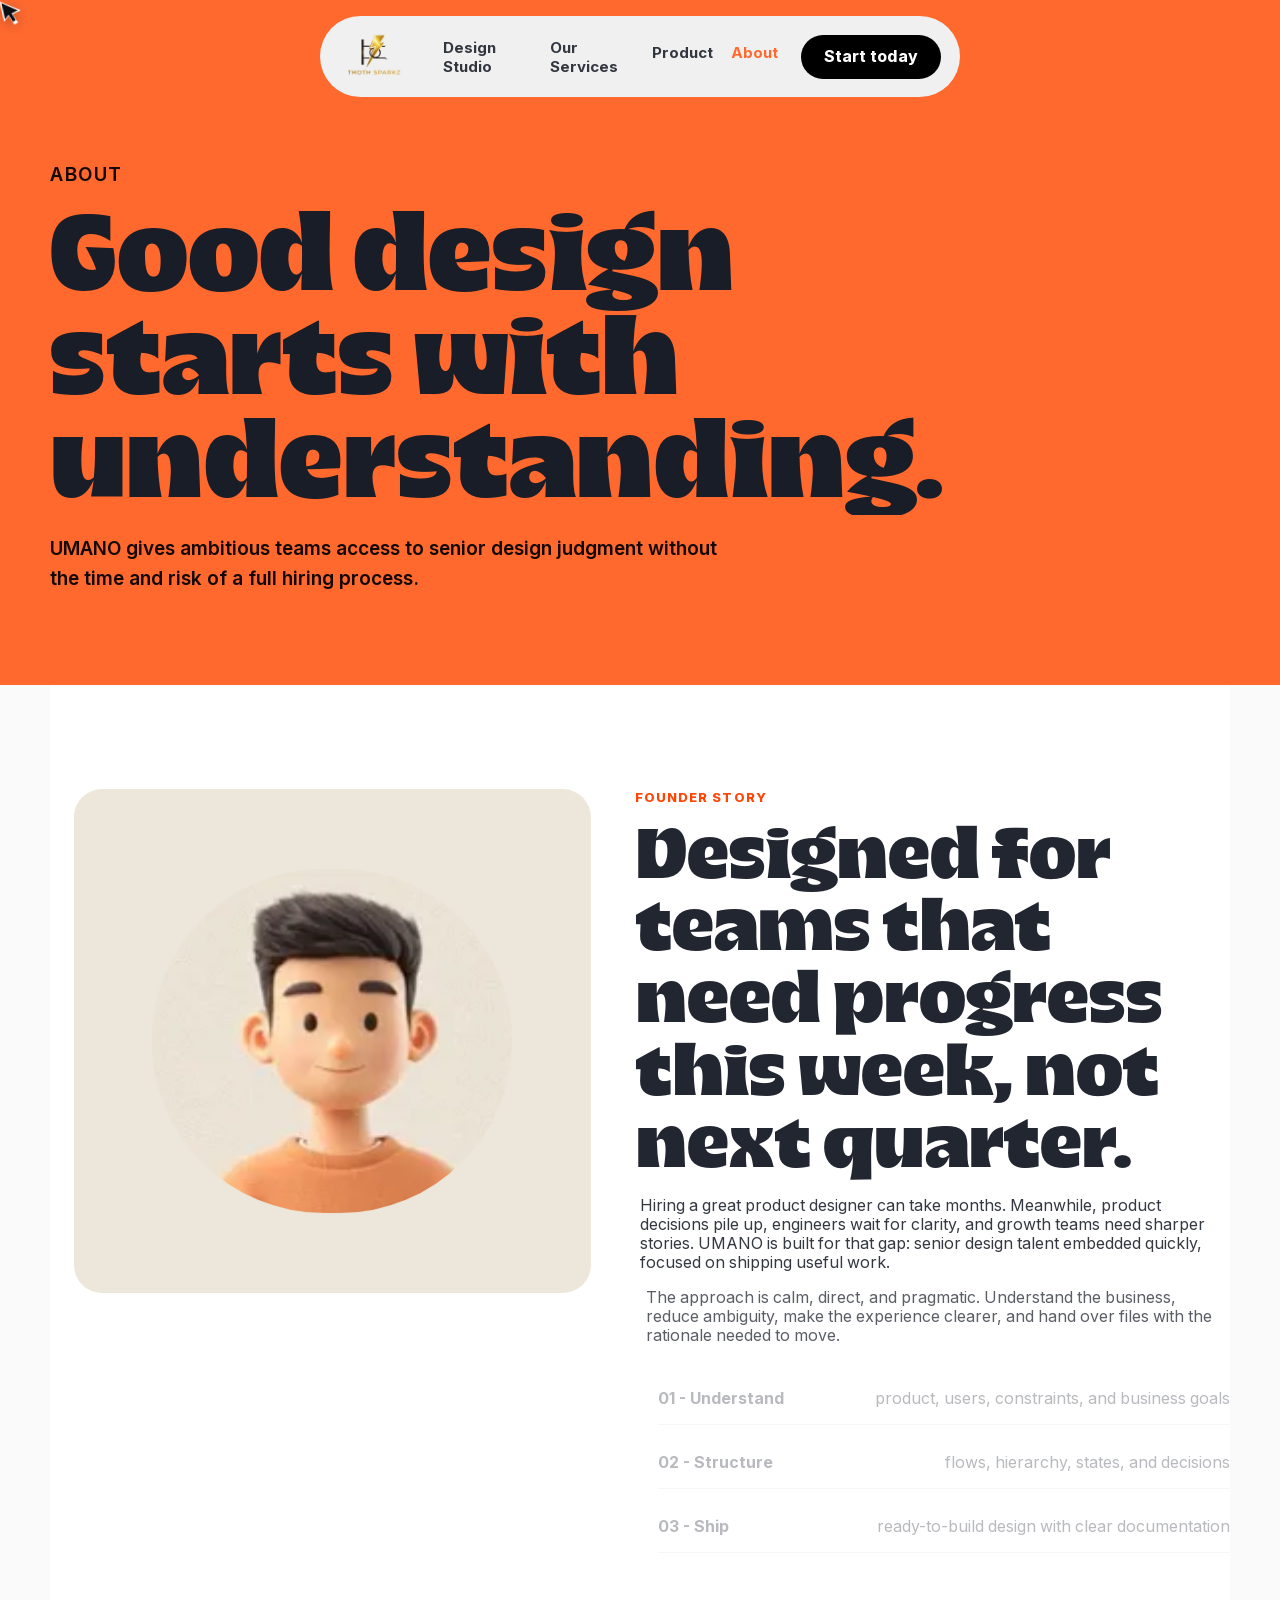
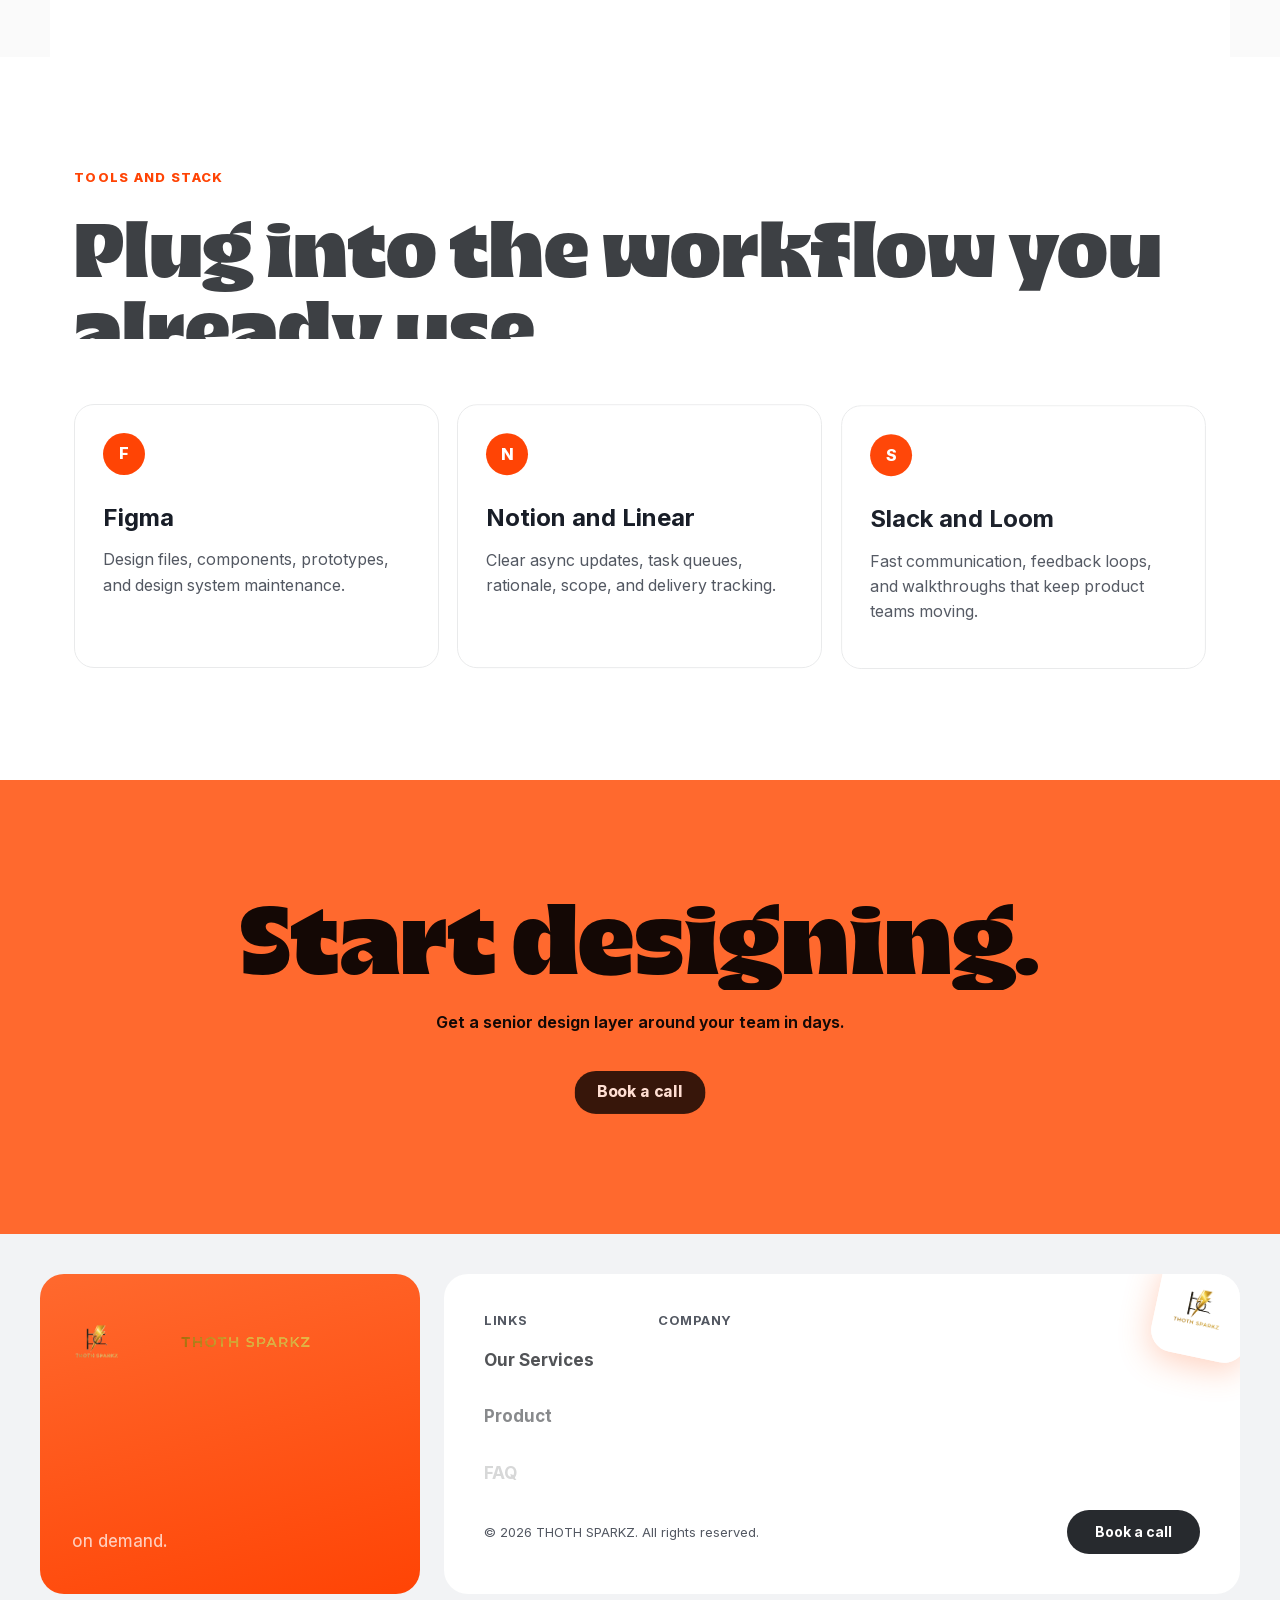
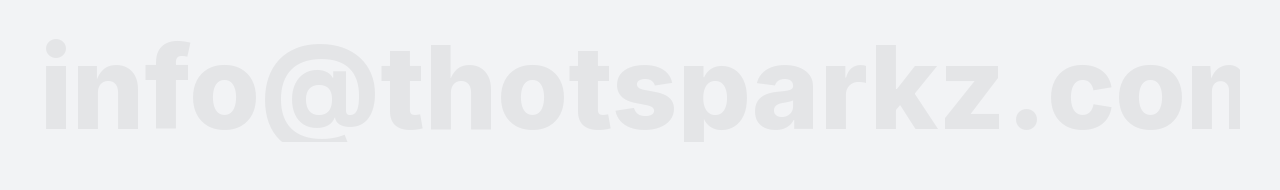
==== commit 4548e41d: "ui element fix" ====
--- a/about.html
+++ b/about.html
@@ -22,7 +22,7 @@
     <link rel="apple-touch-icon" sizes="180x180" href="apple-touch-icon.png" />
     <link rel="manifest" href="site.webmanifest" />
     <link rel="preload" href="assets/fonts/inter-latin.woff2" as="font" type="font/woff2" crossorigin />
-    <link rel="stylesheet" href="styles.css?v=nav-center-scroll1" />
+    <link rel="stylesheet" href="styles.css?v=scroll-lag-fix1" />
     <script>
       if ('scrollRestoration' in history) {
         history.scrollRestoration = 'manual';
@@ -32,8 +32,8 @@
     <script defer src="assets/vendor/lenis.min.js"></script>
     <script defer src="assets/vendor/gsap.min.js"></script>
     <script defer src="assets/vendor/ScrollTrigger.min.js"></script>
-    <script defer src="animations.js?v=nav-center-scroll1"></script>
-    <script defer src="main.js?v=mobile-responsive1"></script>
+    <script defer src="animations.js?v=scroll-lag-fix1"></script>
+    <script defer src="main.js?v=scroll-lag-fix1"></script>
   </head>
   <body>
     <a class="skip-link" href="#main-content">Skip to main content</a>
--- a/styles.css
+++ b/styles.css
@@ -53,10 +53,19 @@
 }
 
 html {
-  scroll-behavior: smooth;
+  scroll-behavior: auto;
   -webkit-text-size-adjust: 100%;
   text-size-adjust: 100%;
-  overflow-x: hidden;
+  overflow-x: clip;
+}
+
+html.lenis,
+html.lenis body {
+  height: auto;
+}
+
+html.lenis.lenis-smooth {
+  scroll-behavior: auto !important;
 }
 
 body {
@@ -66,8 +75,7 @@
   font-family: var(--body);
   font-size: var(--text-body);
   -webkit-font-smoothing: antialiased;
-  overflow-x: hidden;
-  -webkit-overflow-scrolling: touch;
+  overflow-x: clip;
 }
 
 body.menu-open {
@@ -272,9 +280,7 @@
     transform 0.45s var(--nav-snappy),
     box-shadow 0.35s var(--nav-smooth),
     background 0.35s var(--nav-smooth),
-    border-color 0.35s var(--nav-smooth),
-    backdrop-filter 0.35s var(--nav-smooth);
-  will-change: width, height, transform, background, border-radius;
+    border-color 0.35s var(--nav-smooth);
 }
 
 .site-nav.is-scrolled {
@@ -749,7 +755,6 @@
   width: min(891px, 115vw);
   margin-top: 24px;
   transform-origin: 50% 40%;
-  will-change: transform;
 }
 
 .hero-device > img {
@@ -888,7 +893,6 @@
 .split-line {
   display: block;
   line-height: inherit;
-  will-change: transform, opacity, clip-path;
 }
 
 .section-heading {
@@ -926,7 +930,6 @@
   display: flex;
   flex-direction: column;
   justify-content: center;
-  transition: background-color 0.5s ease;
 }
 
 .process-logo-stage {
@@ -946,7 +949,6 @@
   max-width: 78vw;
   height: auto;
   object-fit: contain;
-  will-change: transform, opacity;
 }
 
 .process-section .section-heading h2 {
@@ -965,7 +967,6 @@
   justify-content: flex-start;
   gap: 22px;
   overflow: visible;
-  will-change: transform;
 }
 
 .feature-card {
@@ -982,9 +983,7 @@
   overflow: visible;
   box-shadow: none;
   scroll-snap-align: start;
-  transition: transform 0.3s ease, box-shadow 0.3s ease, background-color 0.5s ease, border-radius 0.5s ease;
   transform-origin: center center;
-  will-change: transform, opacity;
 }
 
 .service-card:hover,
@@ -995,6 +994,10 @@
   box-shadow: var(--shadow);
 }
 
+.process-section.is-logo-handoff {
+  background: var(--ink-dark);
+}
+
 .process-section.is-logo-handoff .feature-card:not(.feature-card-logo) {
   visibility: hidden;
   pointer-events: none;
@@ -1016,10 +1019,6 @@
 .process-section.is-logo-handoff .process-logo-stage {
   opacity: 1;
   visibility: visible;
-}
-
-.feature-card:hover {
-  transform: translateY(-4px);
 }
 
 .feature-card video,
@@ -1060,7 +1059,6 @@
   background: transparent;
   padding: 0;
   margin: 0;
-  will-change: transform, opacity;
 }
 
 .feature-card h3,
@@ -1149,7 +1147,6 @@
   background: #1c2230;
   position: relative;
   isolation: isolate;
-  transition: transform 0.3s ease;
 }
 
 .story-card::after {
@@ -1165,7 +1162,6 @@
   width: 100%;
   height: 100%;
   object-fit: cover;
-  transition: transform 0.3s ease;
 }
 
 .story-card:hover {
@@ -1235,7 +1231,7 @@
   border-radius: 20px;
   background: #ffffff;
   padding: 28px;
-  transition: transform 0.3s ease, box-shadow 0.3s ease;
+  transition: box-shadow 0.3s ease;
 }
 
 .service-card span {
@@ -1808,7 +1804,6 @@
   width: 100%;
   height: 100%;
   object-fit: cover;
-  transition: transform 0.3s ease;
 }
 
 .work-card:hover img {
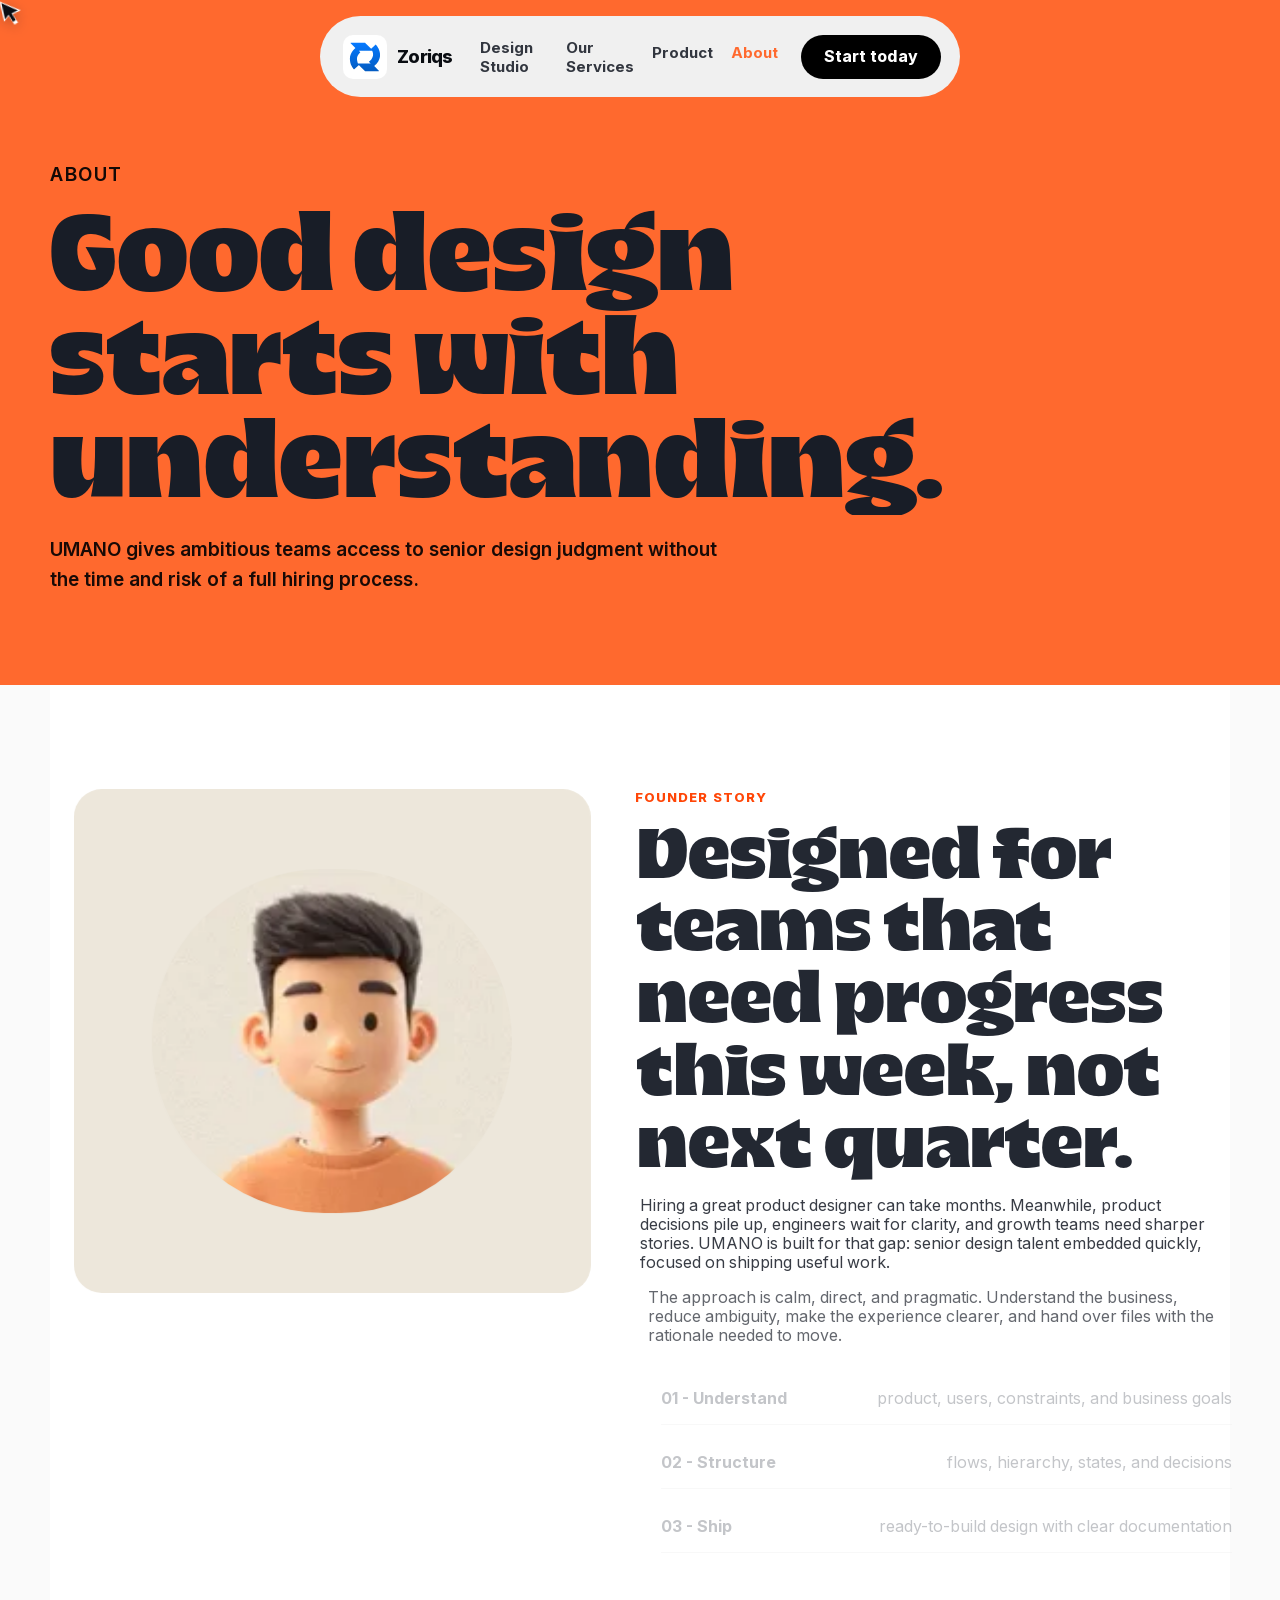
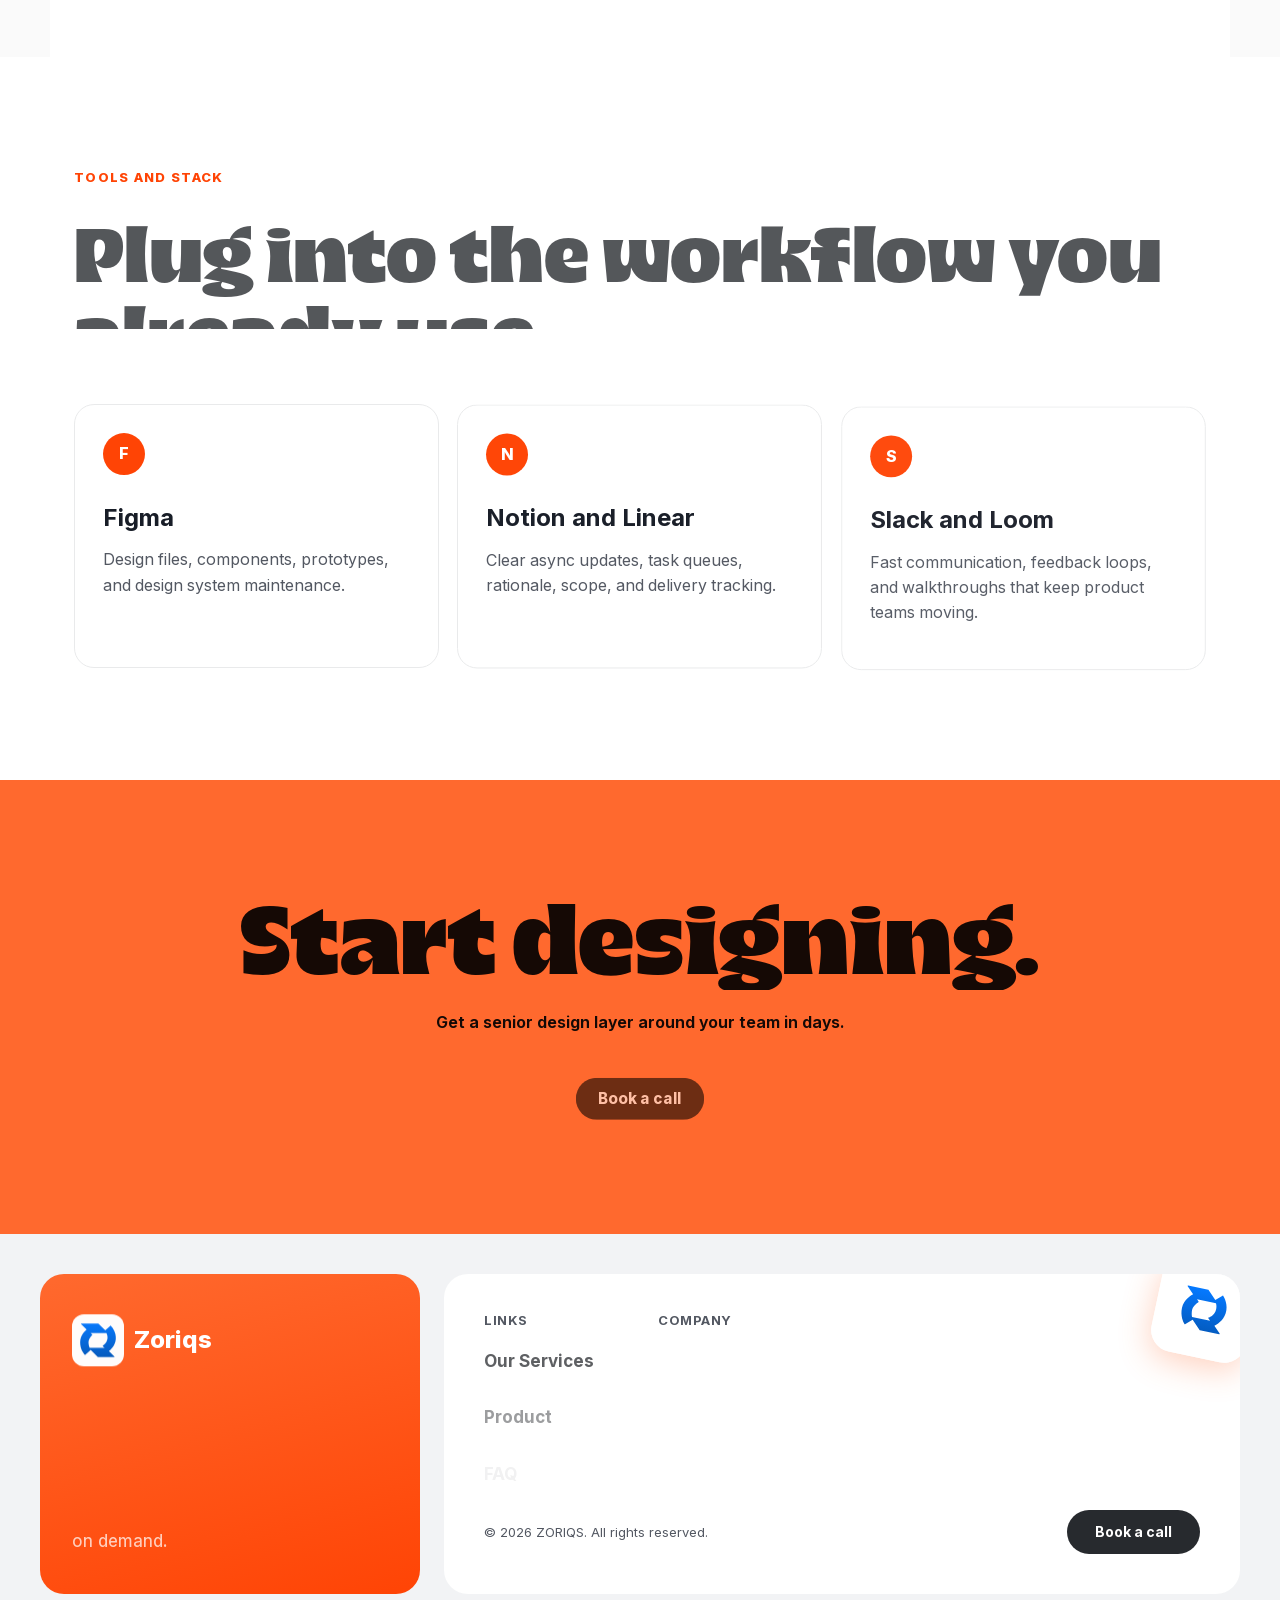
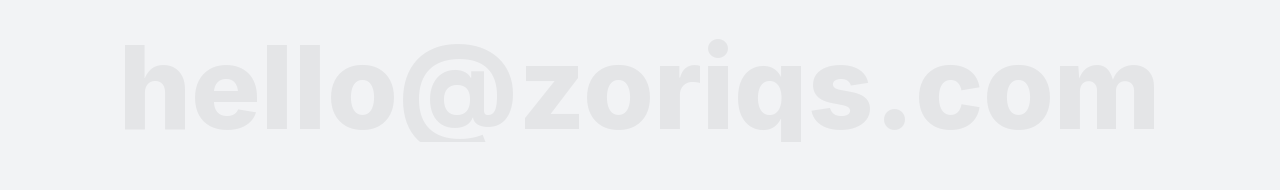
==== commit 9aa75145: "logo and nameing update" ====
--- a/about.html
+++ b/about.html
@@ -3,26 +3,27 @@
   <head>
     <meta charset="UTF-8" />
     <meta name="viewport" content="width=device-width, initial-scale=1.0" />
-    <title>About Thoth Sparkz | Creative Digital Studio</title>
-    <meta name="description" content="Learn how Thoth Sparkz helps teams move faster with clear digital strategy, product design, web design, branding, and creative execution." />
-    <meta name="author" content="Thoth Sparkz" />
+    <title>About Zoriqs | Creative Digital Studio</title>
+    <meta name="description" content="Learn how Zoriqs helps teams move faster with clear digital strategy, product design, web design, branding, and creative execution." />
+    <meta name="author" content="Zoriqs" />
     <meta name="robots" content="index, follow, max-image-preview:large" />
     <meta property="og:type" content="website" />
-    <meta property="og:title" content="About Thoth Sparkz | Creative Digital Studio" />
+    <meta property="og:title" content="About Zoriqs | Creative Digital Studio" />
     <meta property="og:description" content="A creative digital studio for websites, apps, branding, product design, and marketing systems." />
-    <meta property="og:image" content="assets/img/thoth-sparkz-logo-pdf.png" />
-    <meta property="og:image:alt" content="Thoth Sparkz logo" />
-    <meta property="og:site_name" content="Thoth Sparkz" />
+    <meta property="og:image" content="assets/img/zoriqs-logo.png" />
+    <meta property="og:image:alt" content="Zoriqs logo" />
+    <meta property="og:site_name" content="Zoriqs" />
     <meta name="twitter:card" content="summary_large_image" />
-    <meta name="twitter:title" content="About Thoth Sparkz" />
-    <meta name="twitter:description" content="Creative digital solutions from Thoth Sparkz." />
-    <meta name="theme-color" content="#0a0d12" />
+    <meta name="twitter:title" content="About Zoriqs" />
+    <meta name="twitter:description" content="Creative digital solutions from Zoriqs." />
+    <meta name="theme-color" content="#121212" />
+    <link rel="icon" href="assets/img/zoriqs-logo.svg" type="image/svg+xml" />
     <link rel="icon" type="image/png" sizes="32x32" href="favicon-32.png" />
     <link rel="icon" type="image/png" sizes="16x16" href="favicon-16.png" />
     <link rel="apple-touch-icon" sizes="180x180" href="apple-touch-icon.png" />
     <link rel="manifest" href="site.webmanifest" />
     <link rel="preload" href="assets/fonts/inter-latin.woff2" as="font" type="font/woff2" crossorigin />
-    <link rel="stylesheet" href="styles.css?v=scroll-lag-fix1" />
+    <link rel="stylesheet" href="styles.css?v=zoriqs1" />
     <script>
       if ('scrollRestoration' in history) {
         history.scrollRestoration = 'manual';
@@ -40,7 +41,7 @@
     <div class="cursor-dot" aria-hidden="true"></div>
     <div class="cursor-ring" aria-hidden="true"></div>
     <header class="site-nav" data-nav>
-      <a class="brand" href="index.html"><img src="assets/img/thoth-sparkz-logo-pdf.png" alt="Thoth Sparkz" width="300" height="230" decoding="async" /></a>
+      <a class="brand" href="index.html" aria-label="Zoriqs home"><img src="assets/img/zoriqs-logo.svg" alt="" width="512" height="512" decoding="async" /><span>Zoriqs</span></a>
       <nav class="nav-links" aria-label="Main navigation"><a href="index.html">Design Studio</a><a href="index.html#how-it-works">Our Services</a><a href="work.html">Product</a><a class="is-active" href="about.html">About</a></nav>
       <a class="nav-cta" href="contact.html">Start today</a>
       <button class="menu-toggle" aria-label="Open navigation menu" aria-expanded="false" aria-controls="mobile-menu"><span aria-hidden="true"></span><span aria-hidden="true"></span><span aria-hidden="true"></span></button>
@@ -85,10 +86,10 @@
     </main>
     <footer class="site-footer">
       <div class="footer-cards">
-        <section class="footer-brand-card" aria-label="Thoth Sparkz">
+        <section class="footer-brand-card" aria-label="Zoriqs">
           <div class="footer-brand-lockup">
-            <img src="assets/img/thoth-sparkz-logo-pdf.png" alt="" width="300" height="230" loading="lazy" decoding="async" />
-            <img class="footer-brand-wordmark" src="assets/img/thoth-sparkz-wordmark-gold.png" alt="THOTH SPARKZ" width="2172" height="724" loading="lazy" decoding="async" />
+            <img src="assets/img/zoriqs-logo.svg" alt="" width="512" height="512" loading="lazy" decoding="async" />
+            <span>Zoriqs</span>
           </div>
           <div class="footer-brand-copy">
             <p>Creative digital solutions,</p>
@@ -96,7 +97,7 @@
           </div>
         </section>
         <section class="footer-links-card">
-          <div class="footer-mark" aria-hidden="true"><img src="assets/img/thoth-sparkz-logo-pdf.png" alt="" width="300" height="230" loading="lazy" decoding="async" /></div>
+          <div class="footer-mark" aria-hidden="true"><img src="assets/img/zoriqs-logo.svg" alt="" width="512" height="512" loading="lazy" decoding="async" /></div>
           <div class="footer-link-columns">
             <div>
               <p>Links</p>
@@ -116,13 +117,13 @@
             </div>
           </div>
           <div class="footer-bottom-row">
-            <p>&copy; 2026 THOTH SPARKZ. All rights reserved.</p>
+            <p>&copy; 2026 ZORIQS. All rights reserved.</p>
             <a class="footer-cta" href="contact.html">Book a call</a>
           </div>
         </section>
       </div>
       <div class="footer-email-wrap">
-        <button class="footer-email-watermark" type="button" data-copy-email="info@thotsparkz.com" aria-label="Copy info@thotsparkz.com">info@thotsparkz.com</button>
+        <button class="footer-email-watermark" type="button" data-copy-email="hello@zoriqs.com" aria-label="Copy hello@zoriqs.com">hello@zoriqs.com</button>
       </div>
     </footer>
   </body>
--- a/styles.css
+++ b/styles.css
@@ -375,8 +375,12 @@
   }
 
   .site-nav.is-scrolled.is-service-mode .brand img {
-    height: 54px;
-    max-width: 132px;
+    height: 44px;
+    width: 44px;
+  }
+
+  .site-nav.is-scrolled.is-service-mode .brand span {
+    color: var(--ink-dark);
   }
 
   .site-nav.is-scrolled.is-service-mode .brand {
@@ -430,8 +434,13 @@
   }
 
   .site-nav.is-scrolled .brand img {
-    height: 40px;
-    max-width: 98px;
+    height: 36px;
+    width: 36px;
+  }
+
+  .site-nav.is-scrolled .brand span {
+    color: #ffffff;
+    font-size: 16px;
   }
 
   .site-nav.is-scrolled .nav-links {
@@ -495,10 +504,19 @@
 }
 
 .brand img {
-  height: 56px;
-  width: auto;
-  max-width: 112px;
-  object-fit: contain;
+  height: 44px;
+  width: 44px;
+  border-radius: 10px;
+  object-fit: cover;
+}
+
+.brand span {
+  margin-left: 10px;
+  color: var(--ink-dark);
+  font-weight: 800;
+  font-size: 18px;
+  letter-spacing: -0.04em;
+  line-height: 1;
 }
 
 .nav-links {
@@ -1534,9 +1552,10 @@
 }
 
 .footer-brand-lockup img {
-  width: 58px;
-  height: 58px;
-  object-fit: contain;
+  width: 52px;
+  height: 52px;
+  border-radius: 12px;
+  object-fit: cover;
 }
 
 .footer-brand-lockup img.footer-brand-wordmark {
@@ -1597,7 +1616,8 @@
 .footer-mark img {
   width: 64px;
   height: 64px;
-  object-fit: contain;
+  border-radius: 14px;
+  object-fit: cover;
 }
 
 .footer-link-columns {
@@ -2414,8 +2434,12 @@
   }
 
   .brand img {
-    height: 54px;
-    max-width: 112px;
+    height: 40px;
+    width: 40px;
+  }
+
+  .brand span {
+    font-size: 16px;
   }
 
   .nav-cta {
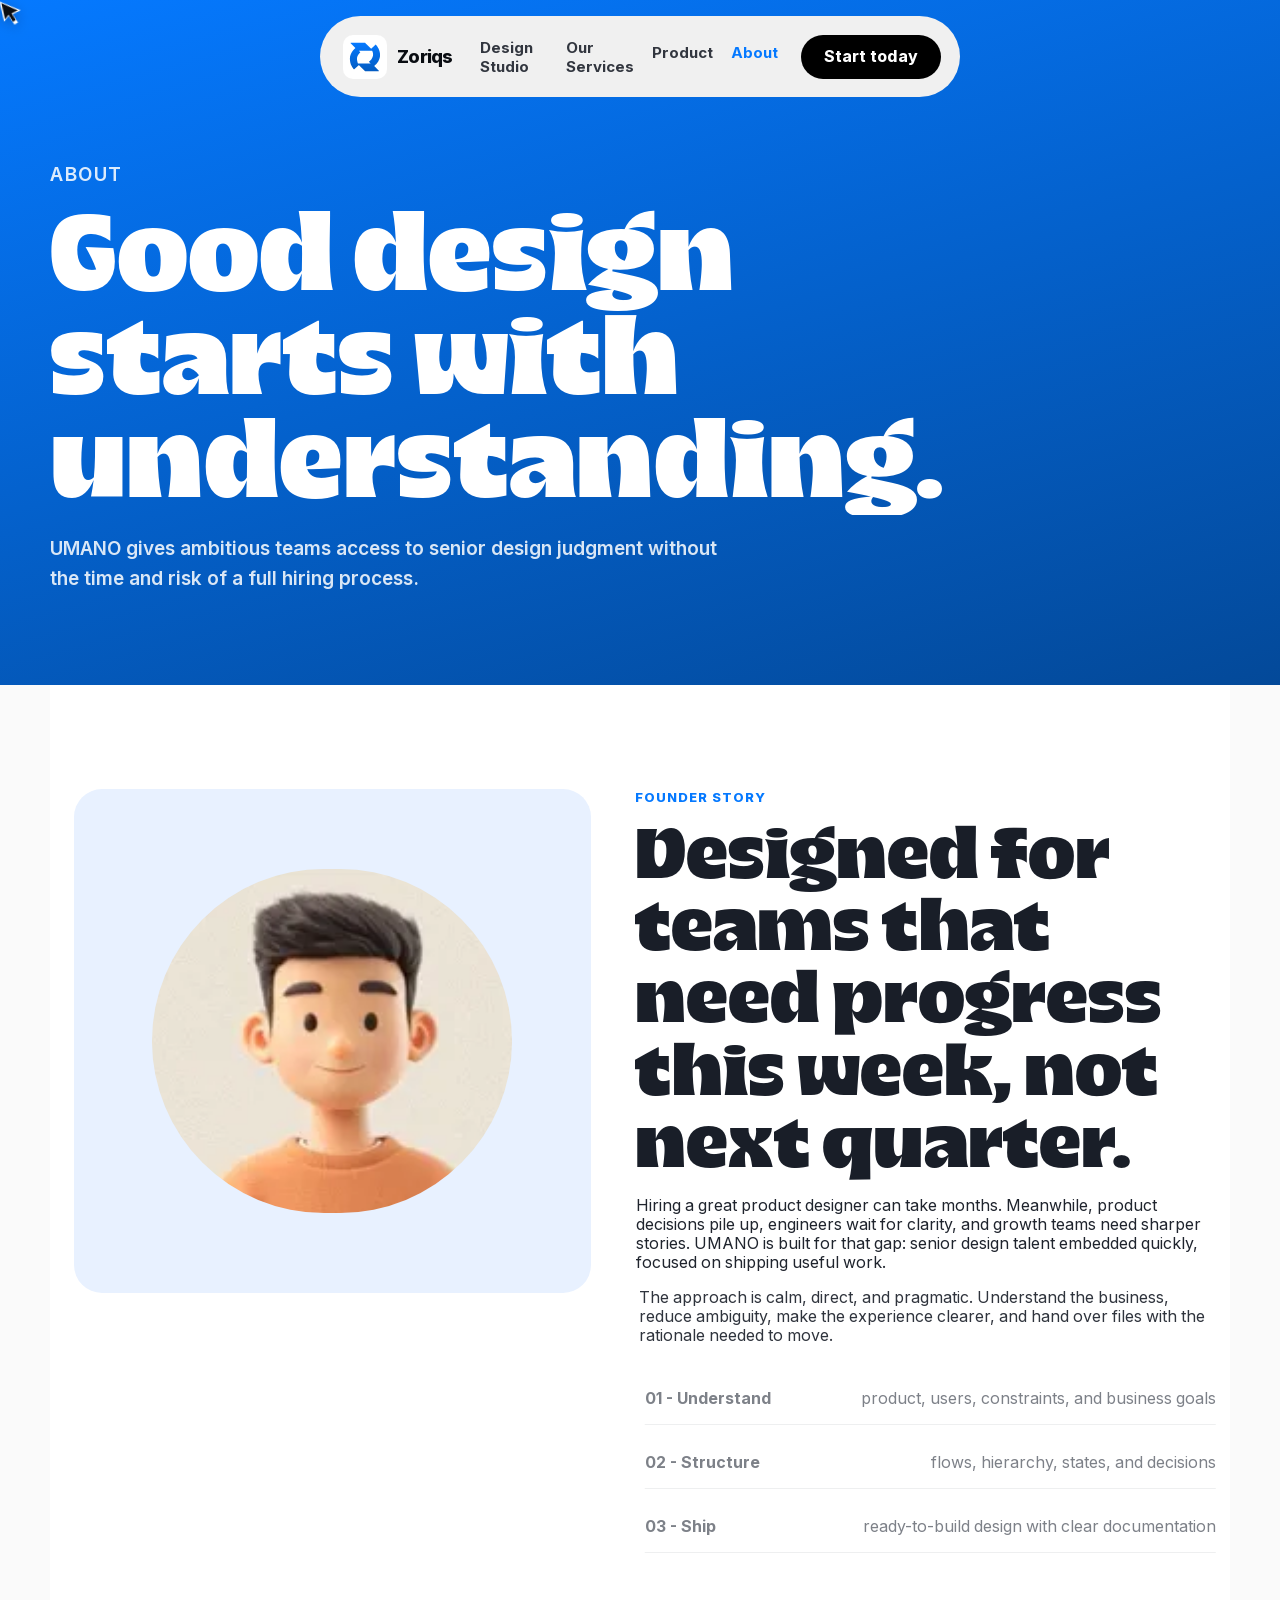
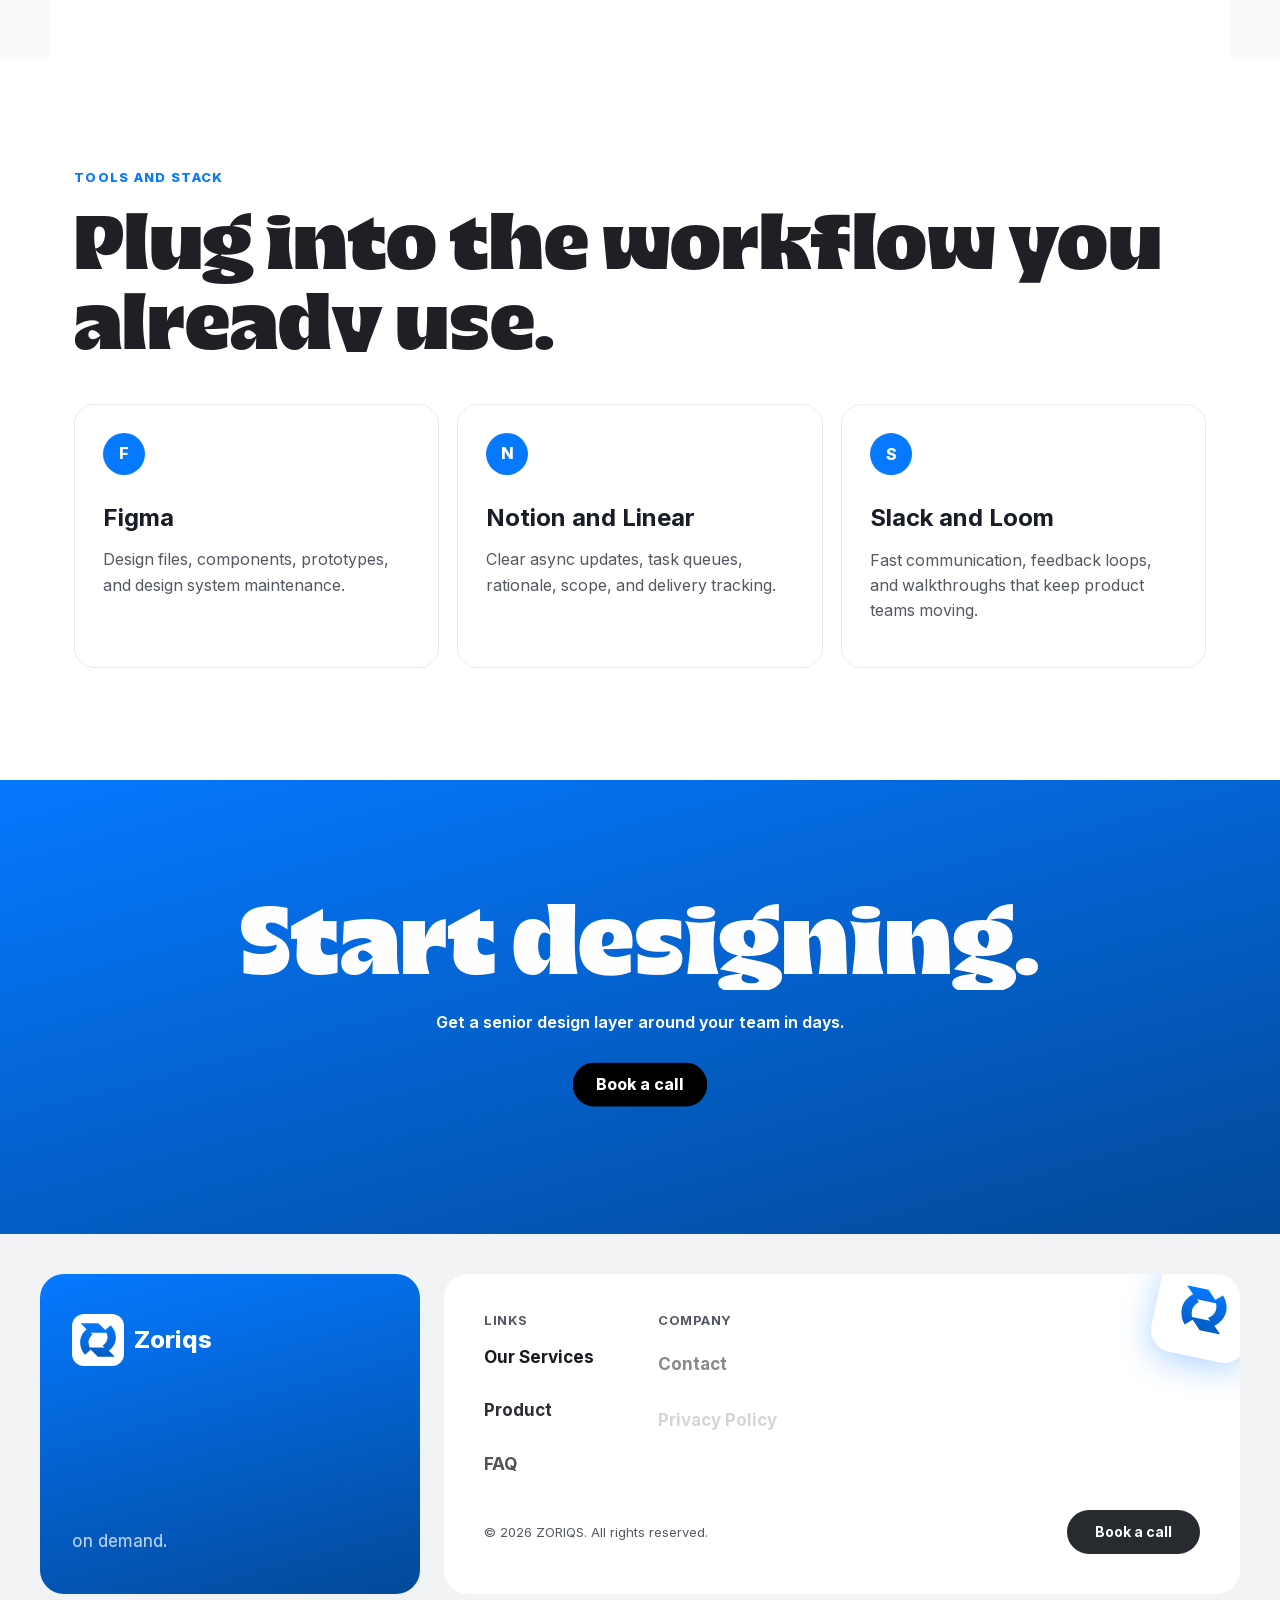
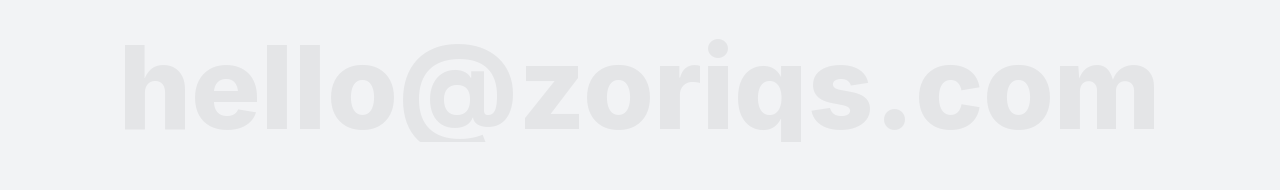
==== commit cc8a0573: "Serve site as static files on Vercel and apply Zoriqs blue theme Vercel auto-detected root server.mj" ====
--- a/about.html
+++ b/about.html
@@ -23,7 +23,7 @@
     <link rel="apple-touch-icon" sizes="180x180" href="apple-touch-icon.png" />
     <link rel="manifest" href="site.webmanifest" />
     <link rel="preload" href="assets/fonts/inter-latin.woff2" as="font" type="font/woff2" crossorigin />
-    <link rel="stylesheet" href="styles.css?v=zoriqs1" />
+    <link rel="stylesheet" href="styles.css?v=zoriqs-blue1" />
     <script>
       if ('scrollRestoration' in history) {
         history.scrollRestoration = 'manual';
--- a/styles.css
+++ b/styles.css
@@ -15,13 +15,15 @@
 }
 
 :root {
-  --brand: #ff4405;
-  --brand-soft: #ff692e;
+  --brand: #0579ff;
+  --brand-soft: #0579ff;
+  --brand-deep: #034999;
+  --brand-rgb: 5, 121, 255;
   --ink: #181d27;
   --ink-dark: #0a0d12;
   --muted: #535862;
   --line: #e9eaeb;
-  --cream: #ede7db;
+  --cream: #e8f1ff;
   --sage: #e7e8e6;
   --paper: #ffffff;
   --smoke: #fafafa;
@@ -179,7 +181,7 @@
 }
 
 body.is-logo-cursor .cursor-dot {
-  filter: drop-shadow(0 4px 10px rgba(255, 105, 46, 0.35));
+  filter: drop-shadow(0 4px 10px rgba(var(--brand-rgb), 0.35));
 }
 
 body.is-logo-cursor .cursor-dot::after {
@@ -409,8 +411,8 @@
   }
 
   .site-nav.is-scrolled.is-service-mode .nav-cta:hover {
-    background: var(--brand);
-    box-shadow: 0 16px 38px rgba(255, 105, 46, 0.28);
+    background: var(--brand-deep);
+    box-shadow: 0 16px 38px rgba(var(--brand-rgb), 0.28);
   }
 
   .site-nav.is-scrolled.is-service-mode .scroll-progress {
@@ -608,6 +610,10 @@
   color: #ffffff;
 }
 
+.button-brand:hover {
+  background: var(--brand-deep);
+}
+
 .button,
 .nav-cta,
 .footer-cta {
@@ -700,8 +706,8 @@
 
 .hero {
   min-height: 920px;
-  background: var(--brand-soft);
-  color: #140906;
+  background: linear-gradient(180deg, var(--brand) 0%, var(--brand-deep) 100%);
+  color: #ffffff;
   display: flex;
   flex-direction: column;
   align-items: center;
@@ -727,7 +733,7 @@
 }
 
 .hero .eyebrow {
-  color: #140906;
+  color: rgba(255, 255, 255, 0.82);
 }
 
 .display,
@@ -1496,11 +1502,21 @@
   margin: 0 auto;
   padding: 116px 24px 126px;
   text-align: center;
-  background: var(--brand-soft);
-  color: #140906;
+  background: linear-gradient(165deg, var(--brand) 0%, var(--brand-deep) 100%);
+  color: #ffffff;
   overflow: hidden;
   position: relative;
   isolation: isolate;
+}
+
+.final-cta .button-brand {
+  background: #ffffff;
+  color: var(--brand-deep);
+}
+
+.final-cta .button-brand:hover {
+  background: var(--ink-dark);
+  color: #ffffff;
 }
 
 .final-cta h2 {
@@ -1538,7 +1554,7 @@
   min-height: 320px;
   padding: 40px 32px;
   border-radius: 24px;
-  background: linear-gradient(165deg, var(--brand-soft) 0%, var(--brand) 100%);
+  background: linear-gradient(165deg, var(--brand) 0%, var(--brand-deep) 100%);
   display: flex;
   flex-direction: column;
   justify-content: space-between;
@@ -1610,7 +1626,7 @@
   align-items: center;
   justify-content: center;
   transform: rotate(12deg);
-  box-shadow: 0 8px 32px rgba(255, 105, 46, 0.3);
+  box-shadow: 0 8px 32px rgba(var(--brand-rgb), 0.3);
 }
 
 .footer-mark img {
@@ -1722,7 +1738,8 @@
 .page-hero {
   min-height: 520px;
   padding: 160px 24px 72px;
-  background: var(--brand-soft);
+  background: linear-gradient(165deg, var(--brand) 0%, var(--brand-deep) 100%);
+  color: #ffffff;
   display: grid;
   align-items: end;
 }
@@ -1745,7 +1762,7 @@
 .page-hero p {
   max-width: 680px;
   font-size: 19px;
-  color: #140906;
+  color: rgba(255, 255, 255, 0.86);
   font-weight: 600;
 }
 
@@ -1850,7 +1867,7 @@
 .tag {
   display: inline-flex;
   border-radius: 999px;
-  background: rgba(255, 68, 5, 0.1);
+  background: rgba(var(--brand-rgb), 0.1);
   color: var(--brand);
   padding: 6px 10px;
   font-size: 12px;
@@ -1962,7 +1979,8 @@
 
 .next-project {
   padding: 82px 24px;
-  background: var(--brand-soft);
+  background: linear-gradient(165deg, var(--brand) 0%, var(--brand-deep) 100%);
+  color: #ffffff;
   text-align: center;
 }
 
@@ -2084,10 +2102,10 @@
 }
 
 .contact-aside {
-  border: 1px solid rgba(255, 105, 46, 0.18);
+  border: 1px solid rgba(var(--brand-rgb), 0.18);
   background:
-    radial-gradient(circle at 16% 12%, rgba(255, 105, 46, 0.18), transparent 32%),
-    linear-gradient(145deg, #fff7eb 0%, #f2ead8 56%, #fffaf2 100%);
+    radial-gradient(circle at 16% 12%, rgba(var(--brand-rgb), 0.18), transparent 32%),
+    linear-gradient(145deg, #f2f7ff 0%, #e2edff 56%, #f7faff 100%);
   color: var(--ink-dark);
   display: grid;
   align-content: end;
@@ -2103,10 +2121,10 @@
 .contact-card {
   min-height: 560px;
   padding: clamp(28px, 4vw, 50px);
-  border: 1px solid rgba(255, 105, 46, 0.15);
+  border: 1px solid rgba(var(--brand-rgb), 0.15);
   border-radius: 30px;
   background:
-    linear-gradient(180deg, rgba(255, 255, 255, 0.96), rgba(255, 248, 237, 0.98)),
+    linear-gradient(180deg, rgba(255, 255, 255, 0.96), rgba(242, 247, 255, 0.98)),
     #ffffff;
   color: var(--ink-dark);
   box-shadow: 0 28px 80px rgba(10, 13, 18, 0.11);
@@ -2167,7 +2185,7 @@
 .contact-card textarea,
 .contact-card select {
   border: 0;
-  border-bottom: 1px solid rgba(180, 125, 24, 0.2);
+  border-bottom: 1px solid rgba(var(--brand-rgb), 0.2);
   border-radius: 0;
   padding: 10px 0 14px;
   background: transparent;
@@ -2183,8 +2201,8 @@
 .contact-card select {
   appearance: none;
   background-image:
-    linear-gradient(45deg, transparent 50%, rgba(255, 68, 5, 0.72) 50%),
-    linear-gradient(135deg, rgba(255, 68, 5, 0.72) 50%, transparent 50%);
+    linear-gradient(45deg, transparent 50%, rgba(var(--brand-rgb), 0.72) 50%),
+    linear-gradient(135deg, rgba(var(--brand-rgb), 0.72) 50%, transparent 50%);
   background-position:
     calc(100% - 12px) 50%,
     calc(100% - 7px) 50%;
@@ -2197,7 +2215,7 @@
 }
 
 .contact-card option {
-  background: #fff7eb;
+  background: #f2f7ff;
   color: var(--ink-dark);
 }
 
@@ -2214,7 +2232,7 @@
 textarea:focus,
 select:focus {
   border-color: var(--brand);
-  box-shadow: 0 0 0 4px rgba(255, 68, 5, 0.12);
+  box-shadow: 0 0 0 4px rgba(var(--brand-rgb), 0.12);
 }
 
 .contact-card input:focus,
@@ -2232,18 +2250,18 @@
   border: 1px solid rgba(10, 13, 18, 0.08);
   border-radius: 999px;
   background:
-    linear-gradient(135deg, var(--brand-soft), var(--brand)),
+    linear-gradient(135deg, var(--brand), var(--brand-deep)),
     var(--brand);
   color: #ffffff;
   box-shadow:
     inset 0 1px 0 rgba(255, 255, 255, 0.22),
-    0 18px 40px rgba(255, 68, 5, 0.24);
+    0 18px 40px rgba(var(--brand-rgb), 0.24);
 }
 
 .contact-card .button:hover {
   transform: translateY(-2px);
   background:
-    linear-gradient(135deg, #ff7a3f, var(--brand)),
+    linear-gradient(135deg, #2b8cff, var(--brand-deep)),
     var(--brand);
 }
 
